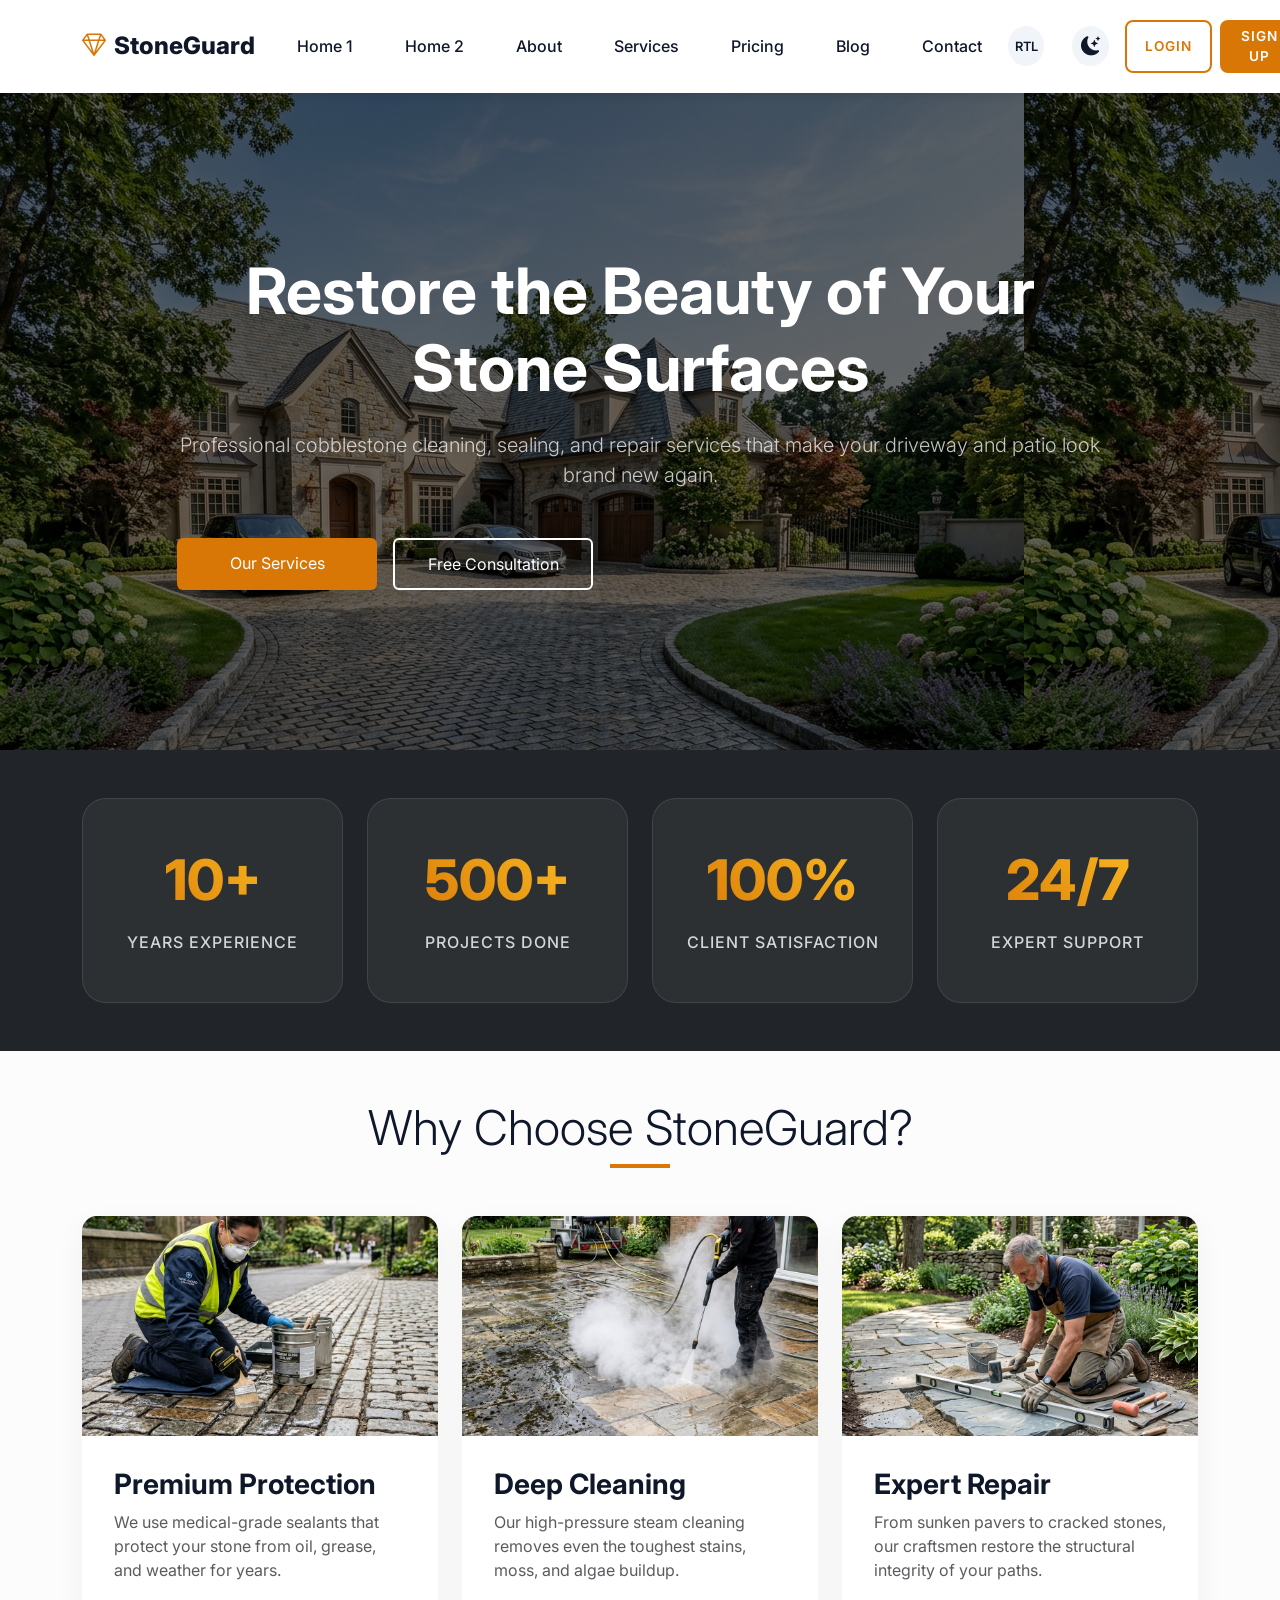
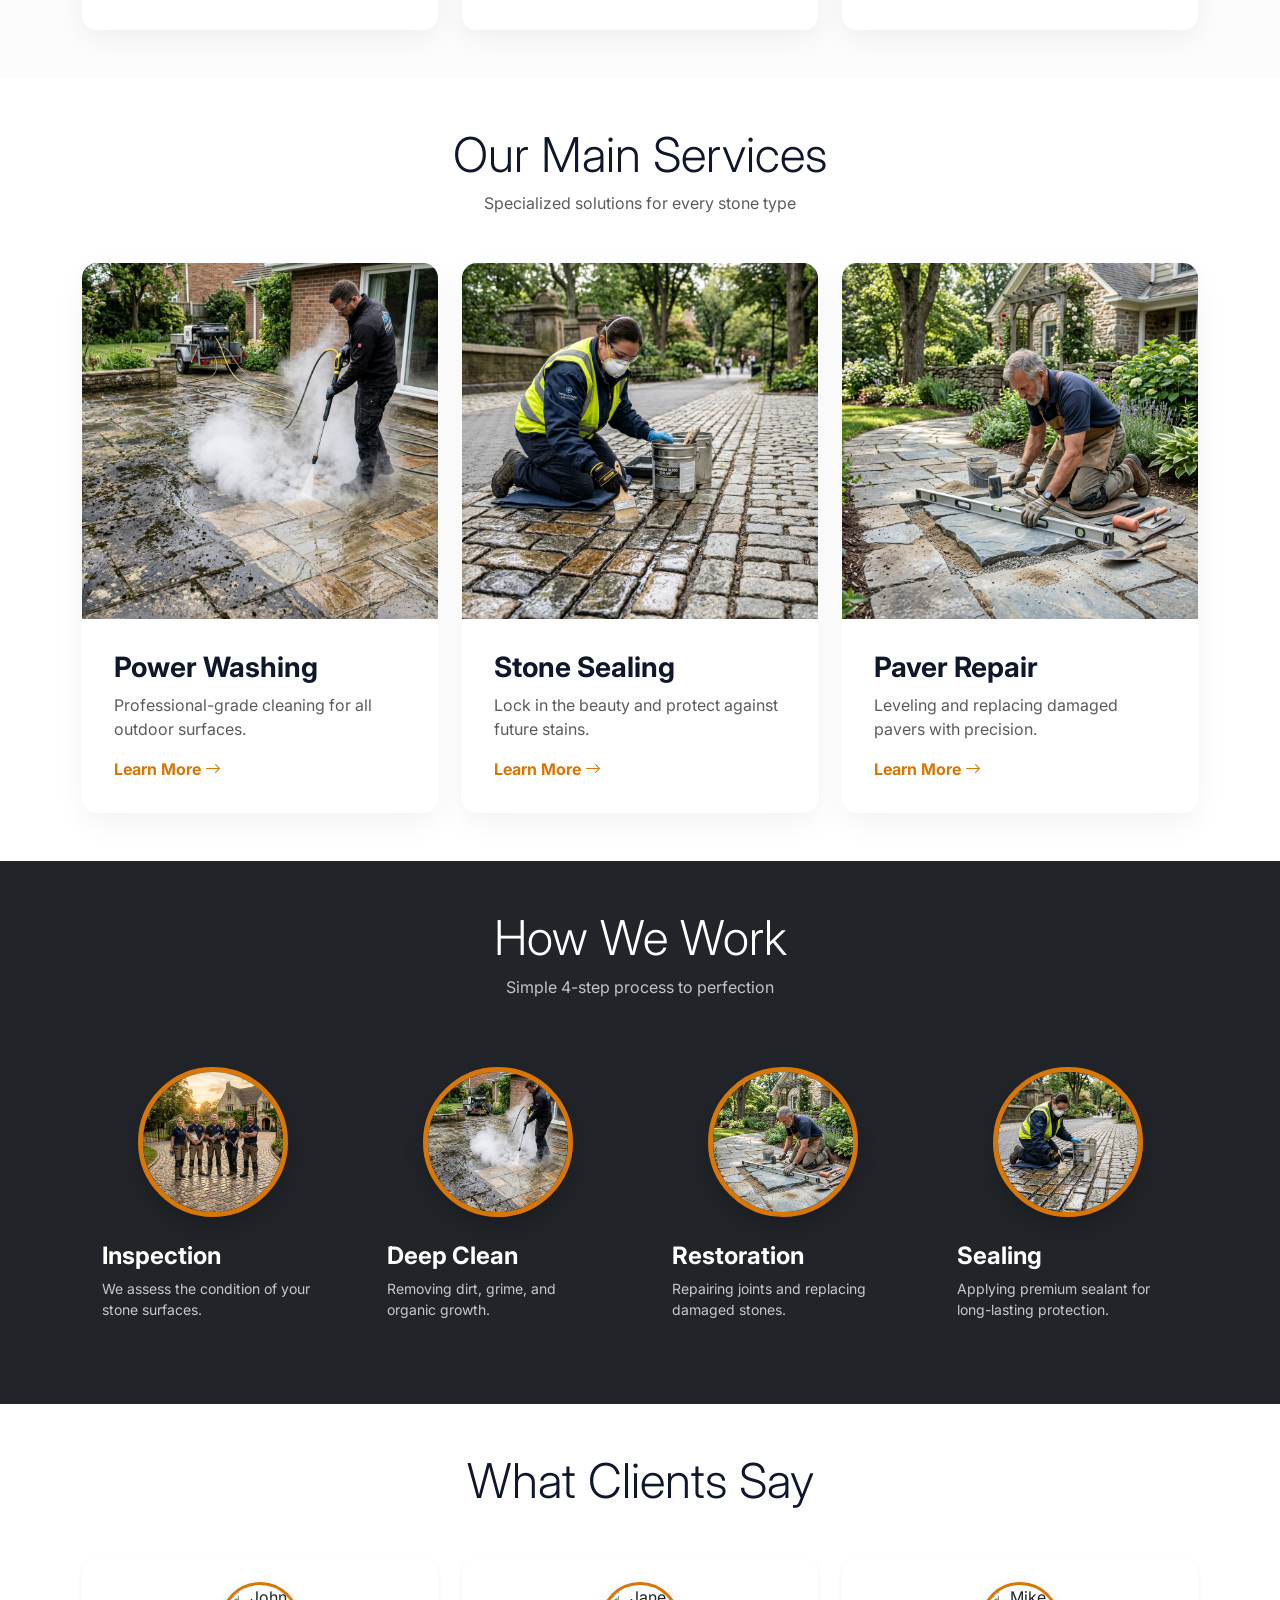
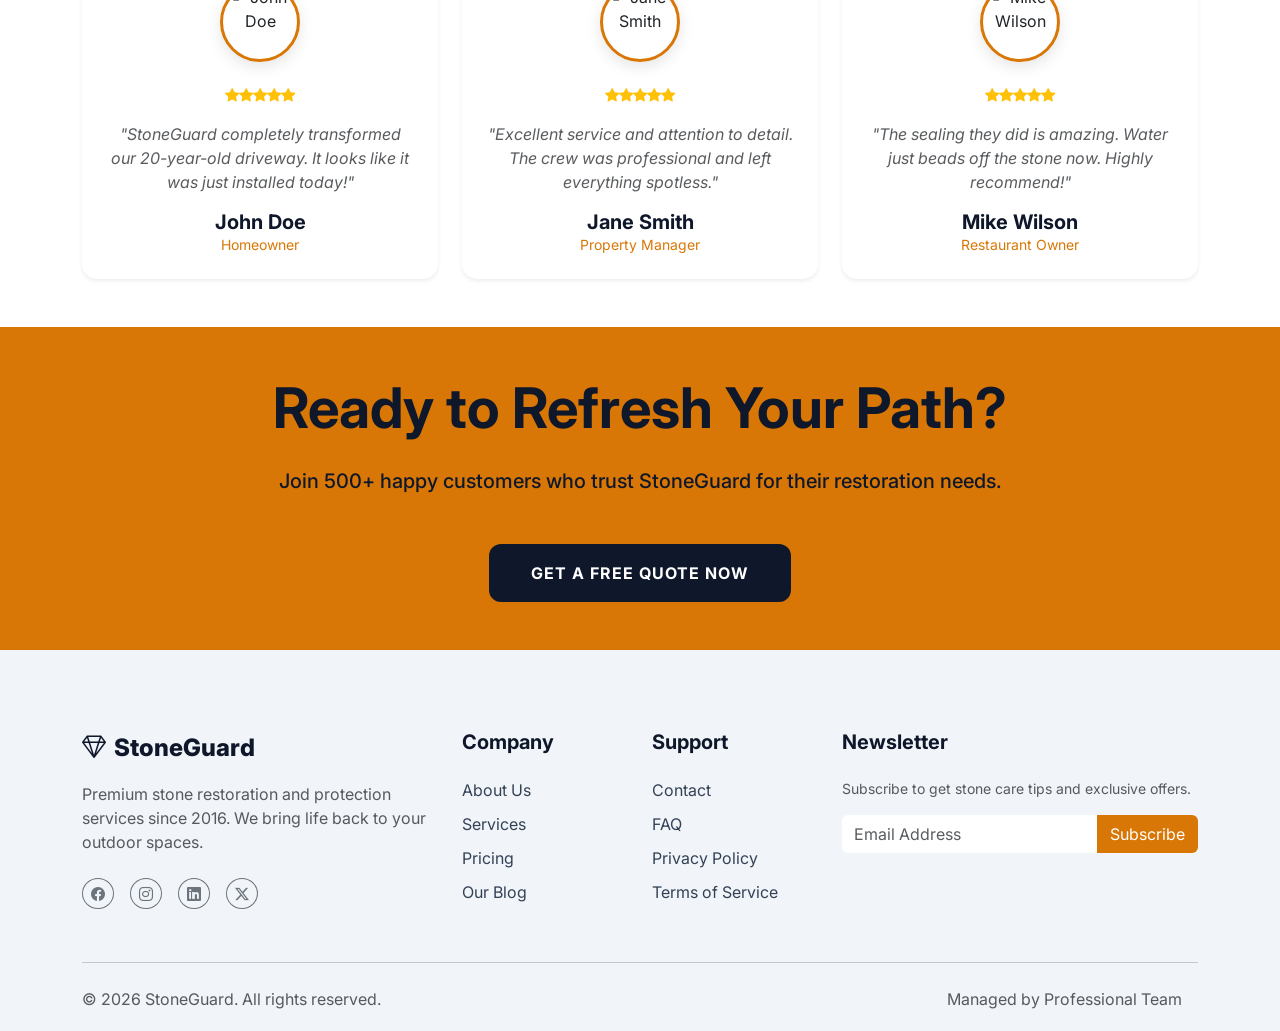
==== index.html @ a6e50170 "Refined UI, added commercial sections, and improved accessibility" ====
<!DOCTYPE html>
<html lang="en" data-bs-theme="light">
<head>
    <meta charset="UTF-8">
    <meta name="viewport" content="width=device-width, initial-scale=1.0">
    <title>StoneGuard | Cobblestone & Paver Restoration Service</title>
    <!-- Bootstrap 5 CSS -->
    <link href="https://cdn.jsdelivr.net/npm/bootstrap@5.3.2/dist/css/bootstrap.min.css" rel="stylesheet">
    <!-- Bootstrap Icons -->
    <link rel="stylesheet" href="https://cdn.jsdelivr.net/npm/bootstrap-icons@1.11.2/font/bootstrap-icons.min.css">
    <!-- Google Fonts -->
    <link href="https://fonts.googleapis.com/css2?family=Inter:wght@400;500;600;700;800&display=swap" rel="stylesheet">
    <!-- Custom CSS -->
    <link rel="stylesheet" href="assets/css/style.css">
</head>
<body>

    <!-- Header -->
    <header class="navbar navbar-expand-lg sticky-top">
        <div class="container">
            <a class="navbar-brand d-flex align-items-center" href="index.html">
                <i class="bi bi-gem me-2"></i>
                <span>StoneGuard</span>
            </a>
            
            <div class="d-flex align-items-center order-lg-3">
                <div class="rtl-toggle me-2" id="rtlToggle">RTL</div>
                <div class="theme-toggle me-3" id="themeToggle">
                    <i class="bi bi-moon-stars-fill"></i>
                </div>
                <div class="d-none d-lg-flex">
                    <a href="login.html" class="btn btn-outline-custom me-2 btn-custom">Login</a>
                    <a href="register.html" class="btn btn-primary-custom btn-custom">Sign Up</a>
                </div>
                <button class="navbar-toggler ms-2" type="button" data-bs-toggle="offcanvas" data-bs-target="#mobileMenu">
                    <span class="navbar-toggler-icon"></span>
                </button>
            </div>

            <div class="collapse navbar-collapse justify-content-center" id="navbarNav">
                <ul class="navbar-nav">
                    <li class="nav-item"><a class="nav-link active" href="index.html">Home 1</a></li>
                    <li class="nav-item"><a class="nav-link" href="home-2.html">Home 2</a></li>
                    <li class="nav-item"><a class="nav-link" href="about.html">About</a></li>
                    <li class="nav-item"><a class="nav-link" href="services.html">Services</a></li>
                    <li class="nav-item"><a class="nav-link" href="pricing.html">Pricing</a></li>
                    <li class="nav-item"><a class="nav-link" href="blog.html">Blog</a></li>
                    <li class="nav-item"><a class="nav-link" href="contact.html">Contact</a></li>
                </ul>
            </div>
        </div>
    </header>

    <!-- Mobile Menu (Offcanvas) -->
    <div class="offcanvas offcanvas-start" tabindex="-1" id="mobileMenu">
        <div class="offcanvas-header border-bottom">
            <a class="navbar-brand d-flex align-items-center" href="index.html">
                <i class="bi bi-gem me-2"></i>
                <span>StoneGuard</span>
            </a>
            <button type="button" class="btn-close" data-bs-dismiss="offcanvas"></button>
        </div>
        <div class="offcanvas-body">
            <ul class="navbar-nav mb-4">
                <li class="nav-item"><a class="nav-link" href="index.html">Home 1</a></li>
                <li class="nav-item"><a class="nav-link" href="home-2.html">Home 2</a></li>
                <li class="nav-item"><a class="nav-link" href="about.html">About</a></li>
                <li class="nav-item"><a class="nav-link" href="services.html">Services</a></li>
                <li class="nav-item"><a class="nav-link" href="pricing.html">Pricing</a></li>
                <li class="nav-item"><a class="nav-link" href="blog.html">Blog</a></li>
                <li class="nav-item"><a class="nav-link" href="contact.html">Contact</a></li>
            </ul>
            <div class="d-grid gap-2">
                <a href="login.html" class="btn btn-outline-custom btn-custom">Login</a>
                <a href="register.html" class="btn btn-primary-custom btn-custom">Sign Up</a>
            </div>
        </div>
    </div>

    <main>
        <!-- Hero Section -->
        <section class="hero-section d-flex align-items-center">
            <div class="container">
                <div class="row justify-content-center">
                    <div class="col-lg-10">
                        <h1 class="display-3 fw-bold mb-4">Restore the Beauty of Your Stone Surfaces</h1>
                        <p class="lead mb-5 opacity-75">Professional cobblestone cleaning, sealing, and repair services that make your driveway and patio look brand new again.</p>
                        <div class="d-flex flex-column flex-md-row gap-3">
                            <a href="services.html" class="btn btn-primary-custom btn-hero">Our Services</a>
                            <a href="contact.html" class="btn btn-outline-light btn-hero">Free Consultation</a>
                        </div>
                    </div>
                </div>
            </div>
        </section>

        <!-- Stats Section (Content Section 1) -->
        <section class="py-5 bg-dark">
            <div class="container">
                <div class="row g-4 text-center">
                    <div class="col-md-3">
                        <div class="stat-card">
                            <h2>10+</h2>
                            <p>Years Experience</p>
                        </div>
                    </div>
                    <div class="col-md-3">
                        <div class="stat-card">
                            <h2>500+</h2>
                            <p>Projects Done</p>
                        </div>
                    </div>
                    <div class="col-md-3">
                        <div class="stat-card">
                            <h2>100%</h2>
                            <p>Client Satisfaction</p>
                        </div>
                    </div>
                    <div class="col-md-3">
                        <div class="stat-card">
                            <h2>24/7</h2>
                            <p>Expert Support</p>
                        </div>
                    </div>
                </div>
            </div>
        </section>

        <!-- Features (Content Section 2) -->
        <section class="py-5 bg-light-subtle">
            <div class="container">
                <div class="text-center mb-5">
                    <h2 class="display-5">Why Choose StoneGuard?</h2>
                    <div class="mx-auto bg-secondary-color" style="height: 4px; width: 60px;"></div>
                </div>
                <div class="row g-4">
                    <div class="col-md-4">
                        <div class="card h-100">
                            <div class="card-img-wrapper">
                                <img src="assets/images/service-2.png" alt="Premium Protection">
                            </div>
                            <div class="card-body">
                                <h3>Premium Protection</h3>
                                <p class="text-muted">We use medical-grade sealants that protect your stone from oil, grease, and weather for years.</p>
                            </div>
                        </div>
                    </div>
                    <div class="col-md-4">
                        <div class="card h-100">
                            <div class="card-img-wrapper">
                                <img src="assets/images/service-1.png" alt="Deep Cleaning">
                            </div>
                            <div class="card-body">
                                <h3>Deep Cleaning</h3>
                                <p class="text-muted">Our high-pressure steam cleaning removes even the toughest stains, moss, and algae buildup.</p>
                            </div>
                        </div>
                    </div>
                    <div class="col-md-4">
                        <div class="card h-100">
                            <div class="card-img-wrapper">
                                <img src="assets/images/service-3.png" alt="Expert Repair">
                            </div>
                            <div class="card-body">
                                <h3>Expert Repair</h3>
                                <p class="text-muted">From sunken pavers to cracked stones, our craftsmen restore the structural integrity of your paths.</p>
                            </div>
                        </div>
                    </div>
                </div>
            </div>
        </section>

        <!-- Services Preview (Content Section 3) -->
        <section class="py-5">
            <div class="container">
                <div class="text-center mb-5">
                    <h2 class="display-5">Our Main Services</h2>
                    <p class="text-muted">Specialized solutions for every stone type</p>
                </div>
                <div class="row g-4">
                    <div class="col-md-6 col-lg-4">
                        <div class="card">
                            <img src="assets/images/service-1.png" class="card-img-top" alt="Cleaning">
                            <div class="card-body p-4">
                                <h3>Power Washing</h3>
                                <p class="text-muted">Professional-grade cleaning for all outdoor surfaces.</p>
                                <a href="service-details.html" class="text-secondary-color text-decoration-none fw-bold">Learn More <i class="bi bi-arrow-right"></i></a>
                            </div>
                        </div>
                    </div>
                    <div class="col-md-6 col-lg-4">
                        <div class="card">
                            <img src="assets/images/service-2.png" class="card-img-top" alt="Sealing">
                            <div class="card-body p-4">
                                <h3>Stone Sealing</h3>
                                <p class="text-muted">Lock in the beauty and protect against future stains.</p>
                                <a href="service-details.html" class="text-secondary-color text-decoration-none fw-bold">Learn More <i class="bi bi-arrow-right"></i></a>
                            </div>
                        </div>
                    </div>
                    <div class="col-md-6 col-lg-4">
                        <div class="card">
                            <img src="assets/images/service-3.png" class="card-img-top" alt="Repair">
                            <div class="card-body p-4">
                                <h3>Paver Repair</h3>
                                <p class="text-muted">Leveling and replacing damaged pavers with precision.</p>
                                <a href="service-details.html" class="text-secondary-color text-decoration-none fw-bold">Learn More <i class="bi bi-arrow-right"></i></a>
                            </div>
                        </div>
                    </div>
                </div>
            </div>
        </section>

        <!-- Process Section (Content Section 4) -->
        <section class="py-5 bg-dark text-white">
            <div class="container">
                <div class="text-center mb-5">
                    <h2 class="display-5 text-white">How We Work</h2>
                    <p class="text-light opacity-75">Simple 4-step process to perfection</p>
                </div>
                <div class="row g-4">
                    <div class="col-md-3">
                        <div class="process-step">
                            <div class="process-img-wrapper">
                                <img src="assets/images/about-hero.png" alt="Inspection">
                                <div class="process-number">01</div>
                            </div>
                            <h4 class="text-white">Inspection</h4>
                            <p class="small opacity-75">We assess the condition of your stone surfaces.</p>
                        </div>
                    </div>
                    <div class="col-md-3">
                        <div class="process-step">
                            <div class="process-img-wrapper">
                                <img src="assets/images/service-1.png" alt="Deep Clean">
                                <div class="process-number">02</div>
                            </div>
                            <h4 class="text-white">Deep Clean</h4>
                            <p class="small opacity-75">Removing dirt, grime, and organic growth.</p>
                        </div>
                    </div>
                    <div class="col-md-3">
                        <div class="process-step">
                            <div class="process-img-wrapper">
                                <img src="assets/images/service-3.png" alt="Restoration">
                                <div class="process-number">03</div>
                            </div>
                            <h4 class="text-white">Restoration</h4>
                            <p class="small opacity-75">Repairing joints and replacing damaged stones.</p>
                        </div>
                    </div>
                    <div class="col-md-3">
                        <div class="process-step">
                            <div class="process-img-wrapper">
                                <img src="assets/images/service-2.png" alt="Sealing">
                                <div class="process-number">04</div>
                            </div>
                            <h4 class="text-white">Sealing</h4>
                            <p class="small opacity-75">Applying premium sealant for long-lasting protection.</p>
                        </div>
                    </div>
                </div>
            </div>
        </section>

        <!-- Testimonials (Content Section 5) -->
        <section class="py-5">
            <div class="container">
                <div class="text-center mb-5">
                    <h2 class="display-5">What Clients Say</h2>
                </div>
                <div class="row g-4">
                    <div class="col-md-4">
                        <div class="card p-4 border-0 shadow-sm testimonial-card">
                            <img src="https://i.pravatar.cc/150?u=john" alt="John Doe" class="testimonial-author-img">
                            <div class="mb-3 text-warning">
                                <i class="bi bi-star-fill"></i><i class="bi bi-star-fill"></i><i class="bi bi-star-fill"></i><i class="bi bi-star-fill"></i><i class="bi bi-star-fill"></i>
                            </div>
                            <p class="fst-italic text-muted">"StoneGuard completely transformed our 20-year-old driveway. It looks like it was just installed today!"</p>
                            <h5 class="mb-0">John Doe</h5>
                            <small class="text-secondary-color">Homeowner</small>
                        </div>
                    </div>
                    <div class="col-md-4">
                        <div class="card p-4 border-0 shadow-sm testimonial-card">
                            <img src="https://i.pravatar.cc/150?u=jane" alt="Jane Smith" class="testimonial-author-img">
                            <div class="mb-3 text-warning">
                                <i class="bi bi-star-fill"></i><i class="bi bi-star-fill"></i><i class="bi bi-star-fill"></i><i class="bi bi-star-fill"></i><i class="bi bi-star-fill"></i>
                            </div>
                            <p class="fst-italic text-muted">"Excellent service and attention to detail. The crew was professional and left everything spotless."</p>
                            <h5 class="mb-0">Jane Smith</h5>
                            <small class="text-secondary-color">Property Manager</small>
                        </div>
                    </div>
                    <div class="col-md-4">
                        <div class="card p-4 border-0 shadow-sm testimonial-card">
                            <img src="https://i.pravatar.cc/150?u=mike" alt="Mike Wilson" class="testimonial-author-img">
                            <div class="mb-3 text-warning">
                                <i class="bi bi-star-fill"></i><i class="bi bi-star-fill"></i><i class="bi bi-star-fill"></i><i class="bi bi-star-fill"></i><i class="bi bi-star-fill"></i>
                            </div>
                            <p class="fst-italic text-muted">"The sealing they did is amazing. Water just beads off the stone now. Highly recommend!"</p>
                            <h5 class="mb-0">Mike Wilson</h5>
                            <small class="text-secondary-color">Restaurant Owner</small>
                        </div>
                    </div>
                </div>
            </div>
        </section>

        <!-- CTA (Content Section 6) -->
        <section class="py-5 bg-secondary-color">
            <div class="container text-center">
                <h2 class="display-4 fw-bold mb-4" style="color: var(--primary-color) !important;">Ready to Refresh Your Path?</h2>
                <p class="lead mb-5 fw-medium" style="color: var(--primary-color) !important;">Join 500+ happy customers who trust StoneGuard for their restoration needs.</p>
                <a href="contact.html" class="btn btn-cta">Get a Free Quote Now</a>
            </div>
        </section>
    </main>

    <!-- Footer -->
    <footer class="footer">
        <div class="container">
            <div class="row g-4 mb-5">
                <div class="col-lg-4 col-md-6">
                    <a class="footer-logo d-flex align-items-center mb-3 text-decoration-none" href="index.html">
                        <i class="bi bi-gem me-2"></i>
                        <span>StoneGuard</span>
                    </a>
                    <p class="text-muted mb-4">Premium stone restoration and protection services since 2016. We bring life back to your outdoor spaces.</p>
                    <div class="d-flex gap-3">
                        <a href="#" class="btn btn-outline-secondary btn-sm rounded-circle"><i class="bi bi-facebook"></i></a>
                        <a href="#" class="btn btn-outline-secondary btn-sm rounded-circle"><i class="bi bi-instagram"></i></a>
                        <a href="#" class="btn btn-outline-secondary btn-sm rounded-circle"><i class="bi bi-linkedin"></i></a>
                        <a href="#" class="btn btn-outline-secondary btn-sm rounded-circle"><i class="bi bi-twitter-x"></i></a>
                    </div>
                </div>
                <div class="col-lg-2 col-md-6">
                    <h5 class="mb-4">Company</h5>
                    <a href="about.html" class="footer-link">About Us</a>
                    <a href="services.html" class="footer-link">Services</a>
                    <a href="pricing.html" class="footer-link">Pricing</a>
                    <a href="blog.html" class="footer-link">Our Blog</a>
                </div>
                <div class="col-lg-2 col-md-6">
                    <h5 class="mb-4">Support</h5>
                    <a href="contact.html" class="footer-link">Contact</a>
                    <a href="#" class="footer-link">FAQ</a>
                    <a href="#" class="footer-link">Privacy Policy</a>
                    <a href="#" class="footer-link">Terms of Service</a>
                </div>
                <div class="col-lg-4 col-md-6">
                    <h5 class="mb-4">Newsletter</h5>
                    <p class="text-muted small mb-3">Subscribe to get stone care tips and exclusive offers.</p>
                    <form id="newsletterForm" class="input-group">
                        <input type="email" class="form-control border-0 bg-white" placeholder="Email Address" required>
                        <button class="btn btn-primary-custom" type="submit">Subscribe</button>
                    </form>
                </div>
            </div>
            <hr class="mb-4 opacity-10">
            <div class="row align-items-center">
                <div class="col-md-6 text-center text-md-start">
                    <p class="mb-0 text-muted">&copy; 2026 StoneGuard. All rights reserved.</p>
                </div>
                <div class="col-md-6 text-center text-md-end">
                    <div class="mt-3 mt-md-0">
                        <span class="text-muted me-3">Managed by Professional Team</span>
                    </div>
                </div>
            </div>
        </div>
    </footer>

    <!-- Back to Top -->
    <div id="backToTop">
        <i class="bi bi-arrow-up-short fs-3"></i>
    </div>

    <!-- Bootstrap Bundle with Popper -->
    <script src="https://cdn.jsdelivr.net/npm/bootstrap@5.3.2/dist/js/bootstrap.bundle.min.js"></script>
    <!-- Custom JS -->
    <script src="assets/js/main.js"></script>
</body>
</html>
---- assets/css/style.css ----
:root {
    --primary-color: #0f172a;
    --secondary-color: #d97706;
    --tertiary-color: #f1f5f9;
    --text-color: #334155;
    --bg-light: #ffffff;
    --bg-dark: #0f172a;
    --card-bg: #ffffff;
    --transition: all 0.3s ease;
}

[data-bs-theme="dark"] {
    --primary-color: #f1f5f9;
    --secondary-color: #fbbf24;
    --tertiary-color: #1e293b;
    --text-color: #cbd5e1;
    --bg-light: #0f172a;
    --card-bg: #1e293b;
}

body {
    font-family: 'Inter', sans-serif;
    color: var(--text-color);
    background-color: var(--bg-light);
    transition: var(--transition);
    overflow-x: hidden;
}

/* Typography */
h1, h2, h3, h4, h5, h6 {
    color: var(--primary-color);
    font-weight: 700;
}

/* Buttons */
.btn-custom {
    padding: 12px 30px;
    border-radius: 8px;
    font-weight: 600;
    transition: var(--transition);
    border: none;
    text-transform: uppercase;
    letter-spacing: 1px;
    font-size: 0.9rem;
}

.btn-primary-custom {
    background-color: var(--secondary-color);
    color: white;
}

.btn-primary-custom:hover {
    background-color: #b45309;
    color: white;
    transform: translateY(-2px);
    box-shadow: 0 5px 15px rgba(217, 119, 6, 0.3);
}

.btn-outline-custom {
    border: 2px solid var(--secondary-color);
    color: var(--secondary-color);
    background: transparent;
}

.btn-outline-custom:hover {
    background-color: var(--secondary-color);
    color: white;
}

.btn-outline-light {
    border: 2px solid white !important;
    background: transparent !important;
    color: white !important;
}

.btn-outline-light:hover {
    background-color: white !important;
    color: var(--primary-color) !important;
    transform: translateY(-2px);
}

/* Navbar */
.navbar {
    padding: 20px 0;
    background-color: var(--bg-light);
    box-shadow: 0 2px 10px rgba(0,0,0,0.1);
}

.navbar-brand {
    font-weight: 800;
    font-size: 1.5rem;
    color: var(--primary-color) !important;
}

.navbar-brand i {
    color: var(--secondary-color);
}

.nav-link {
    font-weight: 500;
    color: var(--primary-color) !important;
    margin: 0 10px;
}

.nav-link:hover {
    color: var(--secondary-color) !important;
}

/* Hero Section */
.hero-section, .hero-section-2, .about-hero, .services-hero, .pricing-hero, .blog-hero, .contact-hero {
    padding: 160px 0;
    background-size: cover;
    background-position: center;
    background-attachment: fixed;
    color: white;
    text-align: center;
    min-height: 40vh;
    display: flex;
    align-items: center;
}

.hero-section {
    background: linear-gradient(rgba(0, 0, 0, 0.6), rgba(0, 0, 0, 0.6)), url('../images/hero-bg.png');
}

.hero-section-2 {
    background: linear-gradient(rgba(0, 0, 0, 0.7), rgba(0, 0, 0, 0.7)), url('../images/commercial-hero.png');
}

.about-hero {
    background: linear-gradient(rgba(0, 0, 0, 0.6), rgba(0, 0, 0, 0.6)), url('../images/about-hero.png');
}

.services-hero {
    background: linear-gradient(rgba(0, 0, 0, 0.6), rgba(0, 0, 0, 0.6)), url('../images/services-hero.png');
}

.pricing-hero {
    background: linear-gradient(rgba(0, 0, 0, 0.6), rgba(0, 0, 0, 0.6)), url('../images/pricing-hero.png');
}

.blog-hero {
    background: linear-gradient(rgba(0, 0, 0, 0.6), rgba(0, 0, 0, 0.6)), url('../images/pricing-hero.png');
}

.contact-hero {
    background: linear-gradient(rgba(0, 0, 0, 0.6), rgba(0, 0, 0, 0.6)), url('../images/about-hero.png');
}

.hero-section h1 {
    color: white;
    font-size: 4rem;
    margin-bottom: 20px;
    font-weight: 800;
}

/* Stat Cards */
.stat-card {
    background-color: rgba(255, 255, 255, 0.05);
    border: 1px solid rgba(255, 255, 255, 0.1);
    padding: 3rem 2rem;
    border-radius: 24px;
    transition: var(--transition);
    height: 100%;
    backdrop-filter: blur(10px);
}

.stat-card:hover {
    transform: translateY(-12px) scale(1.02);
    background-color: rgba(255, 255, 255, 0.08);
    box-shadow: 0 20px 40px rgba(0,0,0,0.3);
    border-color: var(--secondary-color);
}

.stat-card h2 {
    font-size: 3.5rem;
    font-weight: 800;
    margin-bottom: 15px;
    background: linear-gradient(45deg, var(--secondary-color), #fbbf24);
    -webkit-background-clip: text;
    -webkit-text-fill-color: transparent;
}

.stat-card p {
    font-size: 1rem;
    font-weight: 500;
    color: rgba(255, 255, 255, 0.8);
    margin-bottom: 0;
    text-transform: uppercase;
    letter-spacing: 1px;
}

/* Cards */
.card {
    border: none;
    background-color: var(--card-bg);
    box-shadow: 0 10px 30px rgba(0,0,0,0.05);
    transition: var(--transition);
    border-radius: 15px;
    overflow: hidden;
    height: 100%;
}

.card:hover {
    transform: translateY(-10px);
    box-shadow: 0 20px 40px rgba(0,0,0,0.1);
}

.card-img-wrapper {
    overflow: hidden;
    height: 220px;
    position: relative;
}

.card-img-wrapper img {
    width: 100%;
    height: 100%;
    object-fit: cover;
    transition: transform 0.5s ease;
}

.card:hover .card-img-wrapper img {
    transform: scale(1.1);
}

.card-body {
    padding: 2rem !important;
}

/* Process Section */
.process-step {
    transition: var(--transition);
    padding: 20px;
    border-radius: 20px;
}

.process-img-wrapper {
    width: 150px;
    height: 150px;
    margin: 0 auto 25px;
    border-radius: 50%;
    overflow: hidden;
    border: 5px solid var(--secondary-color);
    position: relative;
    transition: var(--transition);
    box-shadow: 0 10px 20px rgba(0,0,0,0.2);
}

.process-img-wrapper img {
    width: 100%;
    height: 100%;
    object-fit: cover;
    transition: transform 0.5s ease;
}

.process-number {
    position: absolute;
    top: 0;
    left: 0;
    width: 100%;
    height: 100%;
    background: rgba(217, 119, 6, 0.8);
    color: white;
    display: flex;
    align-items: center;
    justify-content: center;
    font-size: 2rem;
    font-weight: 800;
    opacity: 0;
    transition: var(--transition);
}

.process-step:hover {
    background: rgba(255,255,255,0.05);
}

.process-step:hover .process-img-wrapper {
    transform: scale(1.05);
    border-color: white;
}

.process-step:hover .process-img-wrapper img {
    transform: scale(1.2);
}

.process-step:hover .process-number {
    opacity: 1;
}

/* Footer */
footer {
    background-color: var(--tertiary-color);
    padding: 80px 0 20px;
}

.footer-logo {
    font-weight: 800;
    font-size: 1.5rem;
    color: var(--primary-color);
}

.footer-link {
    color: var(--text-color);
    text-decoration: none;
    transition: var(--transition);
    display: block;
    margin-bottom: 10px;
}

.footer-link:hover {
    color: var(--secondary-color);
    padding-left: 5px;
}

/* Back to Top */
#backToTop {
    position: fixed;
    bottom: 30px;
    right: 30px;
    width: 50px;
    height: 50px;
    background: var(--secondary-color);
    color: white;
    border-radius: 50%;
    display: none;
    align-items: center;
    justify-content: center;
    cursor: pointer;
    z-index: 1000;
    box-shadow: 0 5px 15px rgba(0,0,0,0.2);
}

/* RTL Support */
[dir="rtl"] {
    text-align: right;
}

.theme-toggle, .rtl-toggle {
    width: 40px;
    height: 40px;
    background: var(--tertiary-color);
    border-radius: 50%;
    display: flex;
    align-items: center;
    justify-content: center;
    cursor: pointer;
    transition: var(--transition);
    color: var(--primary-color);
    font-weight: 600;
    font-size: 0.8rem;
}

.theme-toggle:hover, .rtl-toggle:hover {
    background: var(--secondary-color);
    color: var(--primary-color);
}

[dir="rtl"] .ms-auto {
    margin-right: auto !important;
    margin-left: 0 !important;
}

/* Theme Toggle */
.theme-toggle {
    cursor: pointer;
    font-size: 1.2rem;
    color: var(--primary-color);
    margin-left: 20px;
}

/* Dashboard Styles */
.sidebar {
    height: 100vh;
    width: 280px;
    position: fixed;
    top: 0;
    left: 0;
    background-color: var(--primary-color);
    color: white;
    padding-top: 30px;
}

.sidebar .nav-link {
    color: rgba(255,255,255,0.7) !important;
    padding: 15px 25px;
}

.sidebar .nav-link:hover, .sidebar .nav-link.active {
    background-color: var(--secondary-color);
    color: white !important;
}

.main-content {
    margin-left: 280px;
    padding: 40px;
    background-color: var(--tertiary-color);
    min-height: 100vh;
}
/* Testimonials */
.testimonial-card {
    text-align: center;
}

.testimonial-author-img {
    width: 80px;
    height: 80px;
    border-radius: 50%;
    margin: 0 auto 20px;
    object-fit: cover;
    border: 3px solid var(--secondary-color);
    box-shadow: 0 5px 15px rgba(0,0,0,0.1);
}

.testimonial-card .bi-star-fill {
    font-size: 0.9rem;
}

/* Utility Classes */
.bg-secondary-color {
    background-color: var(--secondary-color) !important;
}

.text-secondary-color {
    color: var(--secondary-color) !important;
}

/* Button Sizing */
.btn-custom {
    display: inline-flex;
    align-items: center;
    justify-content: center;
    padding: 10px 25px;
    font-weight: 600;
}

.btn-hero {
    min-width: 200px;
    padding: 12px 30px;
}

.nav-link {
    white-space: nowrap;
    padding: 0.5rem 1rem !important;
}

.navbar .btn-custom {
    padding: 6px 18px;
    font-size: 0.85rem;
    min-width: auto;
}

/* CTA Button */
.btn-cta {
    background-color: var(--primary-color) !important;
    color: var(--bg-light) !important;
    font-weight: 700;
    text-transform: uppercase;
    letter-spacing: 1px;
    padding: 15px 40px;
    border-radius: 12px;
    transition: var(--transition);
    border: 2px solid transparent;
}

.btn-cta:hover {
    background-color: transparent !important;
    color: var(--primary-color) !important;
    border-color: var(--primary-color);
    transform: scale(1.05);
    box-shadow: 0 10px 20px rgba(0,0,0,0.1);
}

/* Solution Cards (Home 2) */
.solution-card {
    overflow: hidden;
    transition: var(--transition);
    background-color: rgba(255, 255, 255, 0.05);
    border: 1px solid rgba(255, 255, 255, 0.1);
    border-radius: 20px;
}

.solution-card-img-wrapper {
    overflow: hidden;
    height: 220px;
    position: relative;
}

.solution-card-img-wrapper img {
    width: 100%;
    height: 100%;
    object-fit: cover;
    transition: transform 0.6s cubic-bezier(0.4, 0, 0.2, 1);
}

.solution-card:hover {
    transform: translateY(-12px);
    background-color: rgba(255, 255, 255, 0.08);
    box-shadow: 0 20px 40px rgba(0,0,0,0.4);
    border-color: var(--secondary-color);
}

.solution-card:hover .solution-card-img-wrapper img {
    transform: scale(1.15);
}

.solution-card-body {
    padding: 1.5rem;
}

.solution-card h3 {
    font-size: 1.5rem;
    font-weight: 700;
    margin-bottom: 0.75rem;
    color: white;
}

.solution-card p {
    color: rgba(255, 255, 255, 0.7);
    font-size: 0.95rem;
    line-height: 1.6;
}

/* Client Logos */
.client-logo {
    transition: all 0.4s ease;
    opacity: 0.4;
    cursor: pointer;
    color: rgba(255, 255, 255, 0.6);
}

.client-logo:hover {
    opacity: 1;
    transform: scale(1.25);
    color: var(--secondary-color) !important;
}

/* Feature Cards Small */
.feature-card-sm {
    padding: 1.5rem;
    border-radius: 16px;
    background: var(--bg-light);
    border: 1px solid rgba(0,0,0,0.06);
    transition: all 0.4s cubic-bezier(0.4, 0, 0.2, 1);
    height: 100%;
}

.feature-card-sm:hover {
    transform: translateY(-8px);
    box-shadow: 0 15px 30px rgba(0,0,0,0.1);
    border-color: var(--secondary-color);
}

[data-bs-theme="dark"] .feature-card-sm {
    background: rgba(255, 255, 255, 0.05);
    border-color: rgba(255, 255, 255, 0.1);
}
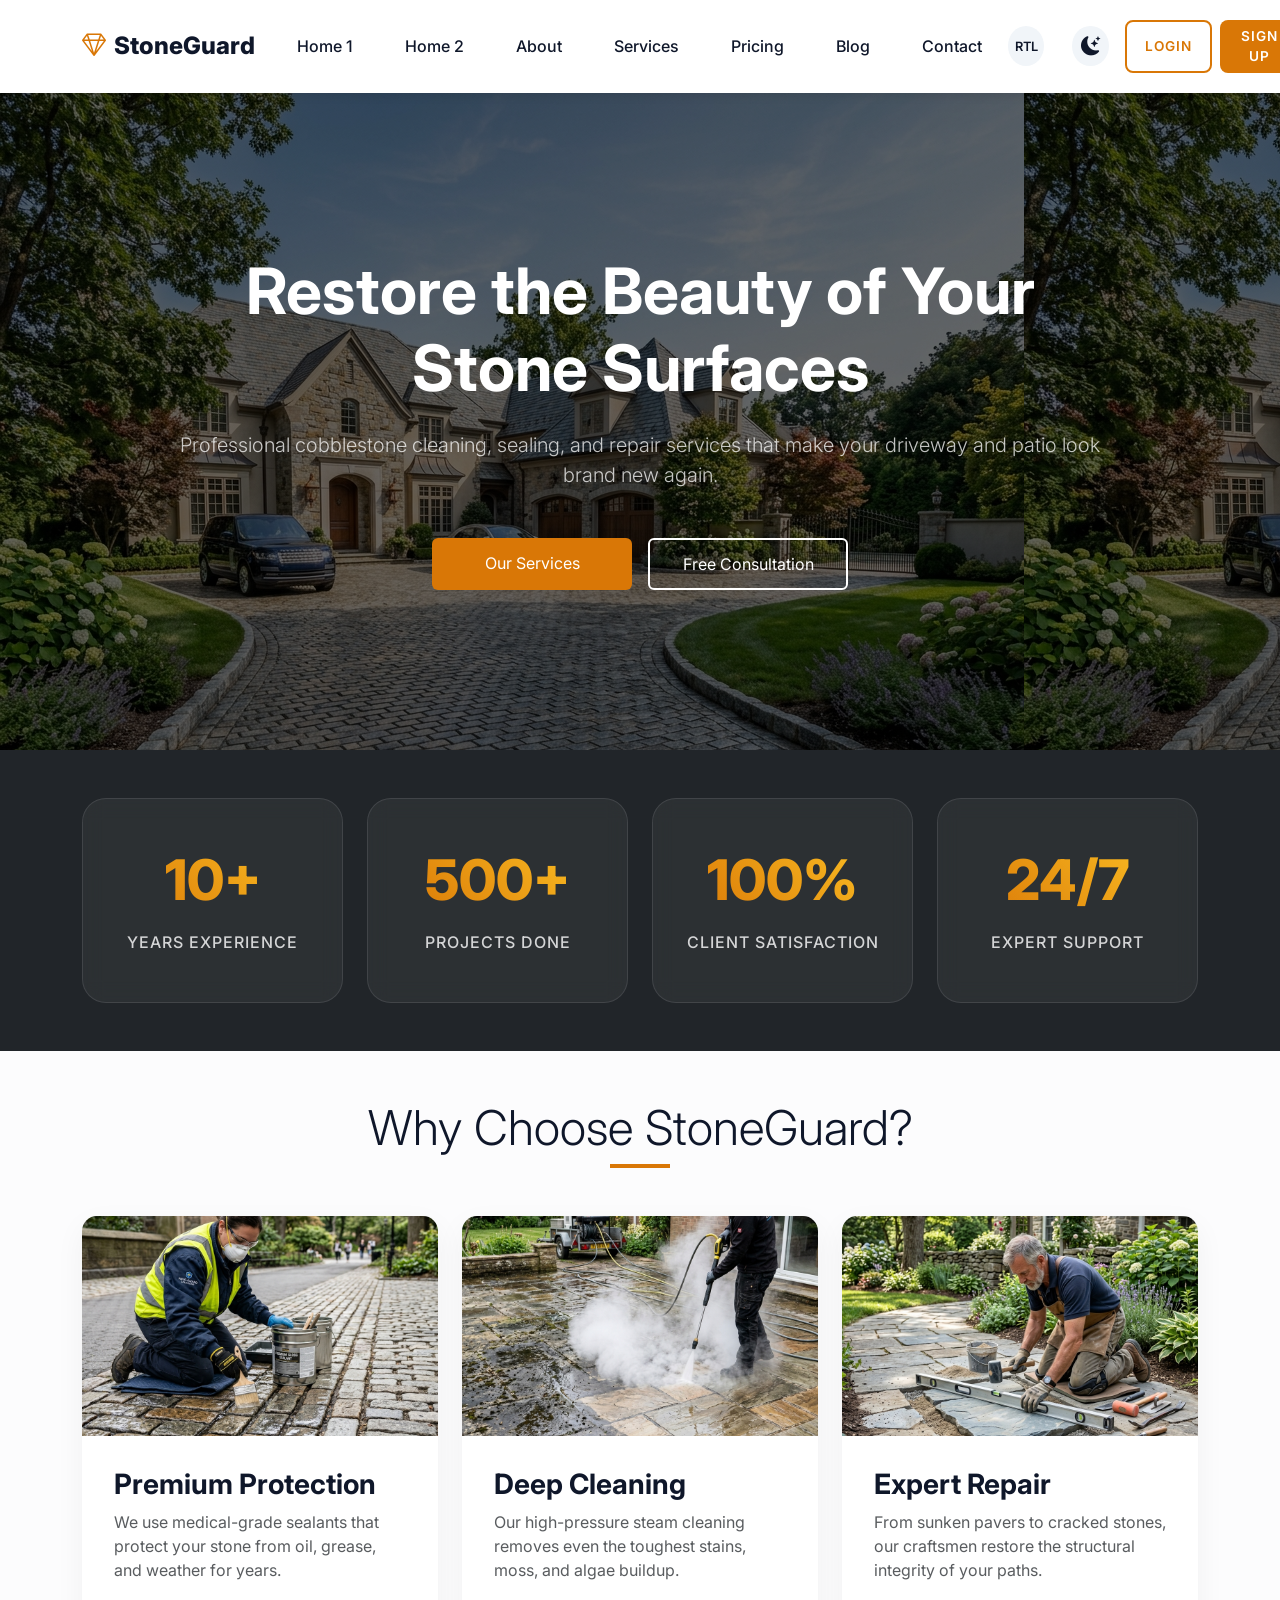
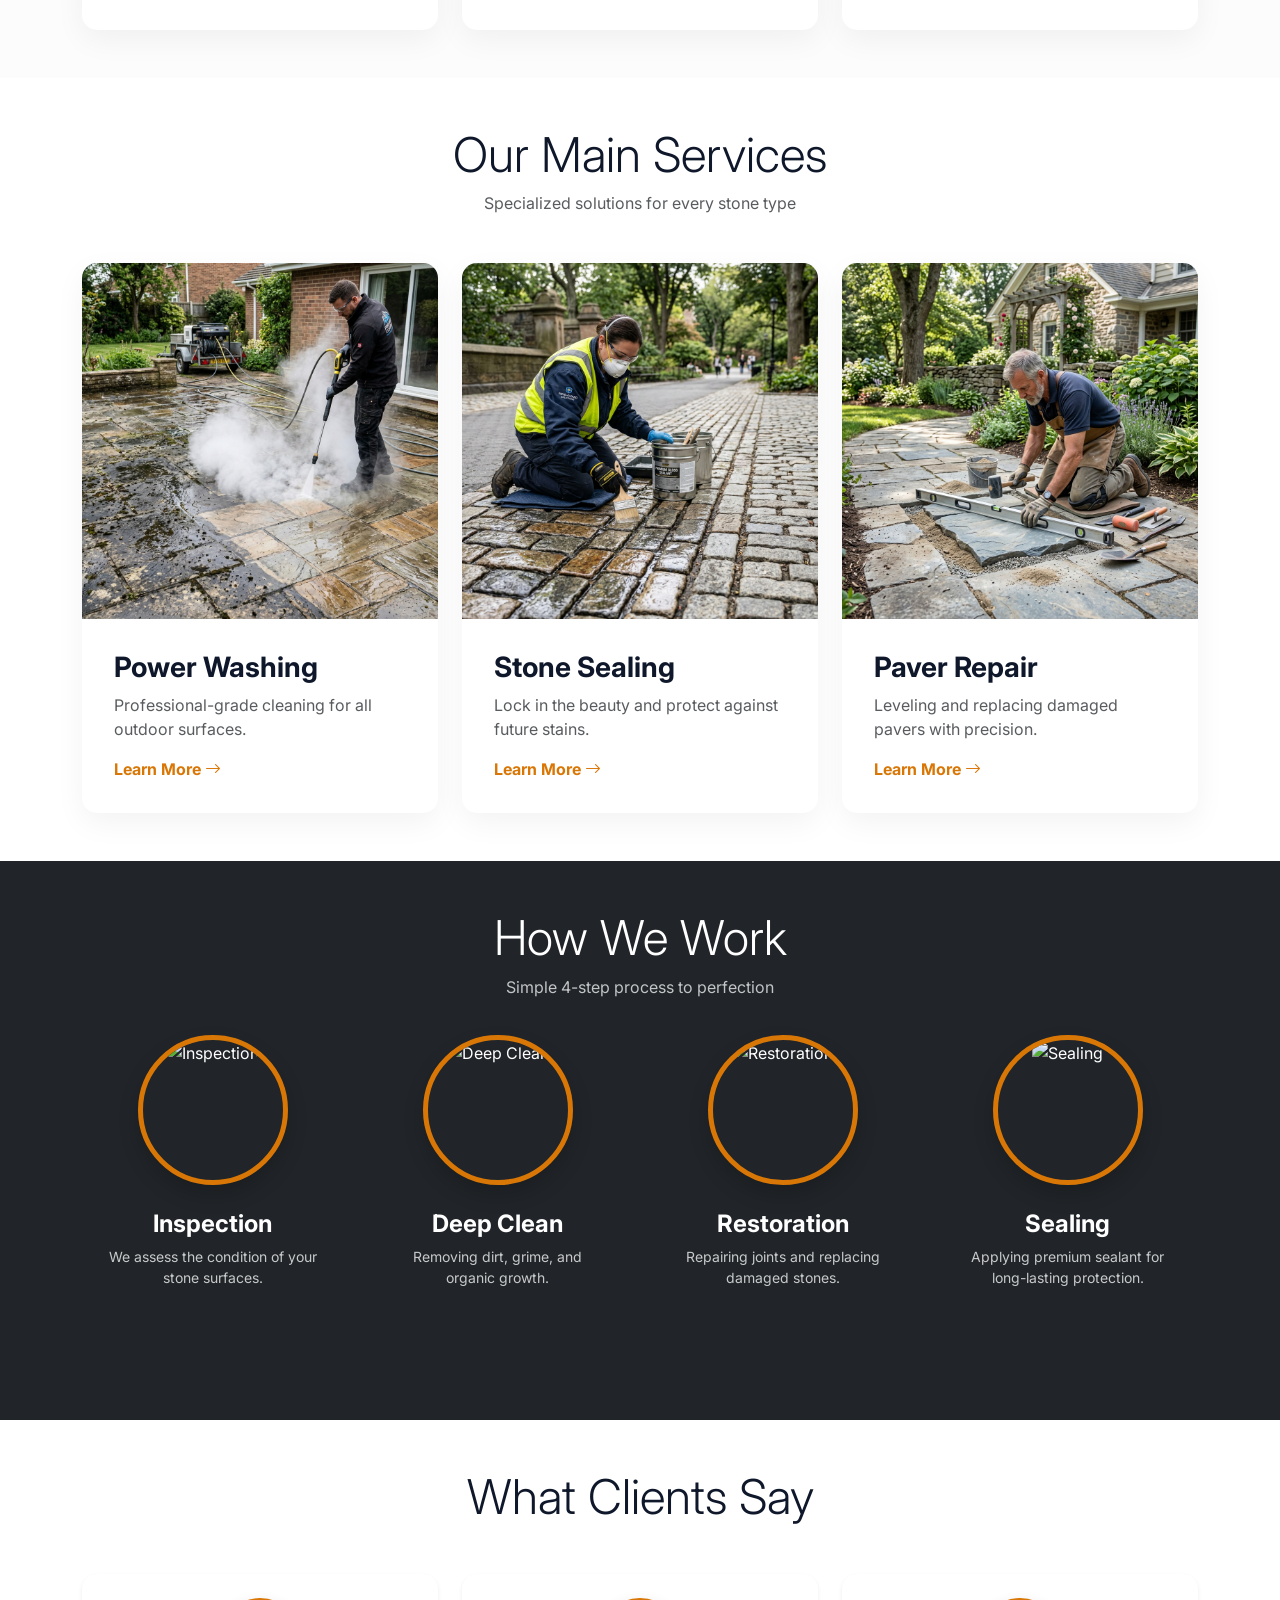
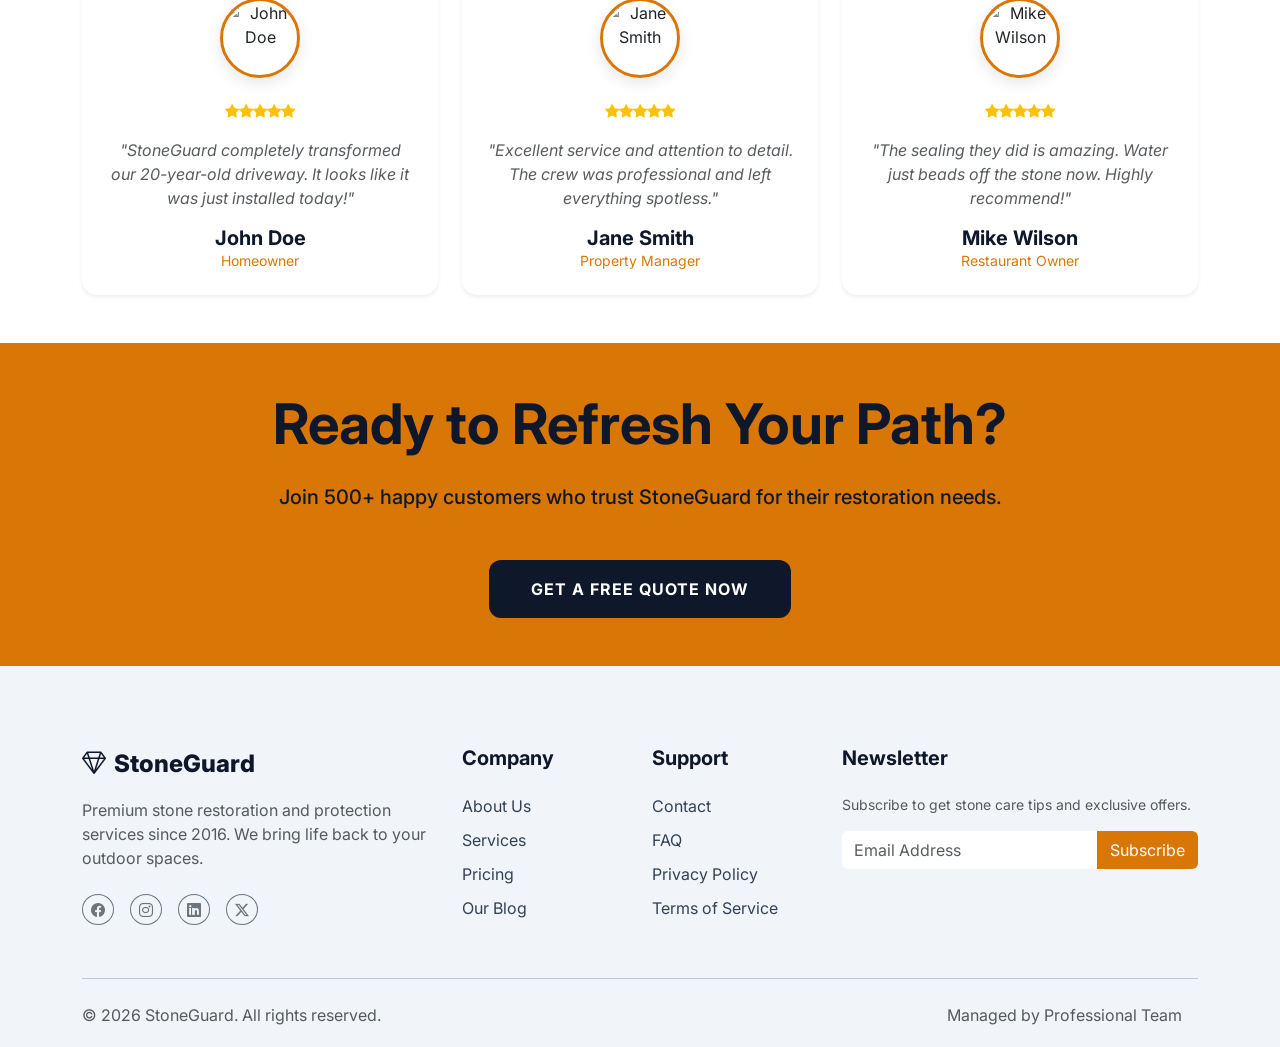
==== commit f210569d: "Enhance website: standardized blog cards, added contact sections, centered hero buttons, and improve" ====
--- a/index.html
+++ b/index.html
@@ -82,10 +82,10 @@
         <section class="hero-section d-flex align-items-center">
             <div class="container">
                 <div class="row justify-content-center">
-                    <div class="col-lg-10">
+                    <div class="col-lg-10 text-center">
                         <h1 class="display-3 fw-bold mb-4">Restore the Beauty of Your Stone Surfaces</h1>
                         <p class="lead mb-5 opacity-75">Professional cobblestone cleaning, sealing, and repair services that make your driveway and patio look brand new again.</p>
-                        <div class="d-flex flex-column flex-md-row gap-3">
+                        <div class="d-flex flex-column flex-md-row justify-content-center gap-3">
                             <a href="services.html" class="btn btn-primary-custom btn-hero">Our Services</a>
                             <a href="contact.html" class="btn btn-outline-light btn-hero">Free Consultation</a>
                         </div>
@@ -219,12 +219,11 @@
                 <div class="text-center mb-5">
                     <h2 class="display-5 text-white">How We Work</h2>
                     <p class="text-light opacity-75">Simple 4-step process to perfection</p>
-                </div>
                 <div class="row g-4">
                     <div class="col-md-3">
                         <div class="process-step">
                             <div class="process-img-wrapper">
-                                <img src="assets/images/about-hero.png" alt="Inspection">
+                                <img src="https://images.unsplash.com/photo-1534067783941-51c9c23ecefd?q=80&w=400&h=400&auto=format&fit=crop" alt="Inspection" class="rounded-circle">
                                 <div class="process-number">01</div>
                             </div>
                             <h4 class="text-white">Inspection</h4>
@@ -234,7 +233,7 @@
                     <div class="col-md-3">
                         <div class="process-step">
                             <div class="process-img-wrapper">
-                                <img src="assets/images/service-1.png" alt="Deep Clean">
+                                <img src="https://images.unsplash.com/photo-1584622650111-993a426fbf0a?q=80&w=300&h=300&auto=format&fit=crop" alt="Deep Clean">
                                 <div class="process-number">02</div>
                             </div>
                             <h4 class="text-white">Deep Clean</h4>
@@ -244,7 +243,7 @@
                     <div class="col-md-3">
                         <div class="process-step">
                             <div class="process-img-wrapper">
-                                <img src="assets/images/service-3.png" alt="Restoration">
+                                <img src="https://images.unsplash.com/photo-1590059132212-f793b86d9124?q=80&w=300&h=300&auto=format&fit=crop" alt="Restoration">
                                 <div class="process-number">03</div>
                             </div>
                             <h4 class="text-white">Restoration</h4>
@@ -254,7 +253,7 @@
                     <div class="col-md-3">
                         <div class="process-step">
                             <div class="process-img-wrapper">
-                                <img src="assets/images/service-2.png" alt="Sealing">
+                                <img src="https://images.unsplash.com/photo-1517646287270-a5a9ca602e5c?q=80&w=300&h=300&auto=format&fit=crop" alt="Sealing">
                                 <div class="process-number">04</div>
                             </div>
                             <h4 class="text-white">Sealing</h4>
--- a/assets/css/style.css
+++ b/assets/css/style.css
@@ -18,12 +18,26 @@
     --card-bg: #1e293b;
 }
 
+html, body {
+    height: 100%;
+}
+
 body {
     font-family: 'Inter', sans-serif;
     color: var(--text-color);
     background-color: var(--bg-light);
     transition: var(--transition);
     overflow-x: hidden;
+    display: flex;
+    flex-direction: column;
+}
+
+main {
+    flex: 1 0 auto;
+}
+
+footer {
+    flex-shrink: 0;
 }
 
 /* Typography */
@@ -554,3 +568,50 @@
     background: rgba(255, 255, 255, 0.05);
     border-color: rgba(255, 255, 255, 0.1);
 }
+
+.feature-img-wrapper {
+    width: 80px;
+    height: 80px;
+    margin: 0 auto 1.5rem;
+    overflow: hidden;
+    border-radius: 50%;
+    border: 3px solid var(--secondary-color);
+    box-shadow: 0 5px 15px rgba(0,0,0,0.1);
+    transition: var(--transition);
+}
+
+.feature-img-wrapper img {
+    width: 100%;
+    height: 100%;
+    object-fit: cover;
+    transition: transform 0.5s ease;
+}
+
+.feature-card-sm:hover .feature-img-wrapper {
+    transform: scale(1.1);
+    border-color: var(--primary-color);
+}
+
+.feature-card-sm:hover .feature-img-wrapper img {
+    transform: scale(1.2);
+}
+
+/* Team Cards */
+.team-card {
+    transition: all 0.4s cubic-bezier(0.4, 0, 0.2, 1);
+    border: 1px solid rgba(0,0,0,0.05) !important;
+}
+
+.team-card:hover {
+    transform: translateY(-12px);
+    box-shadow: 0 20px 40px rgba(0,0,0,0.1) !important;
+    border-color: var(--secondary-color) !important;
+}
+
+.team-card img {
+    transition: transform 0.6s ease;
+}
+
+.team-card:hover img {
+    transform: scale(1.1);
+}
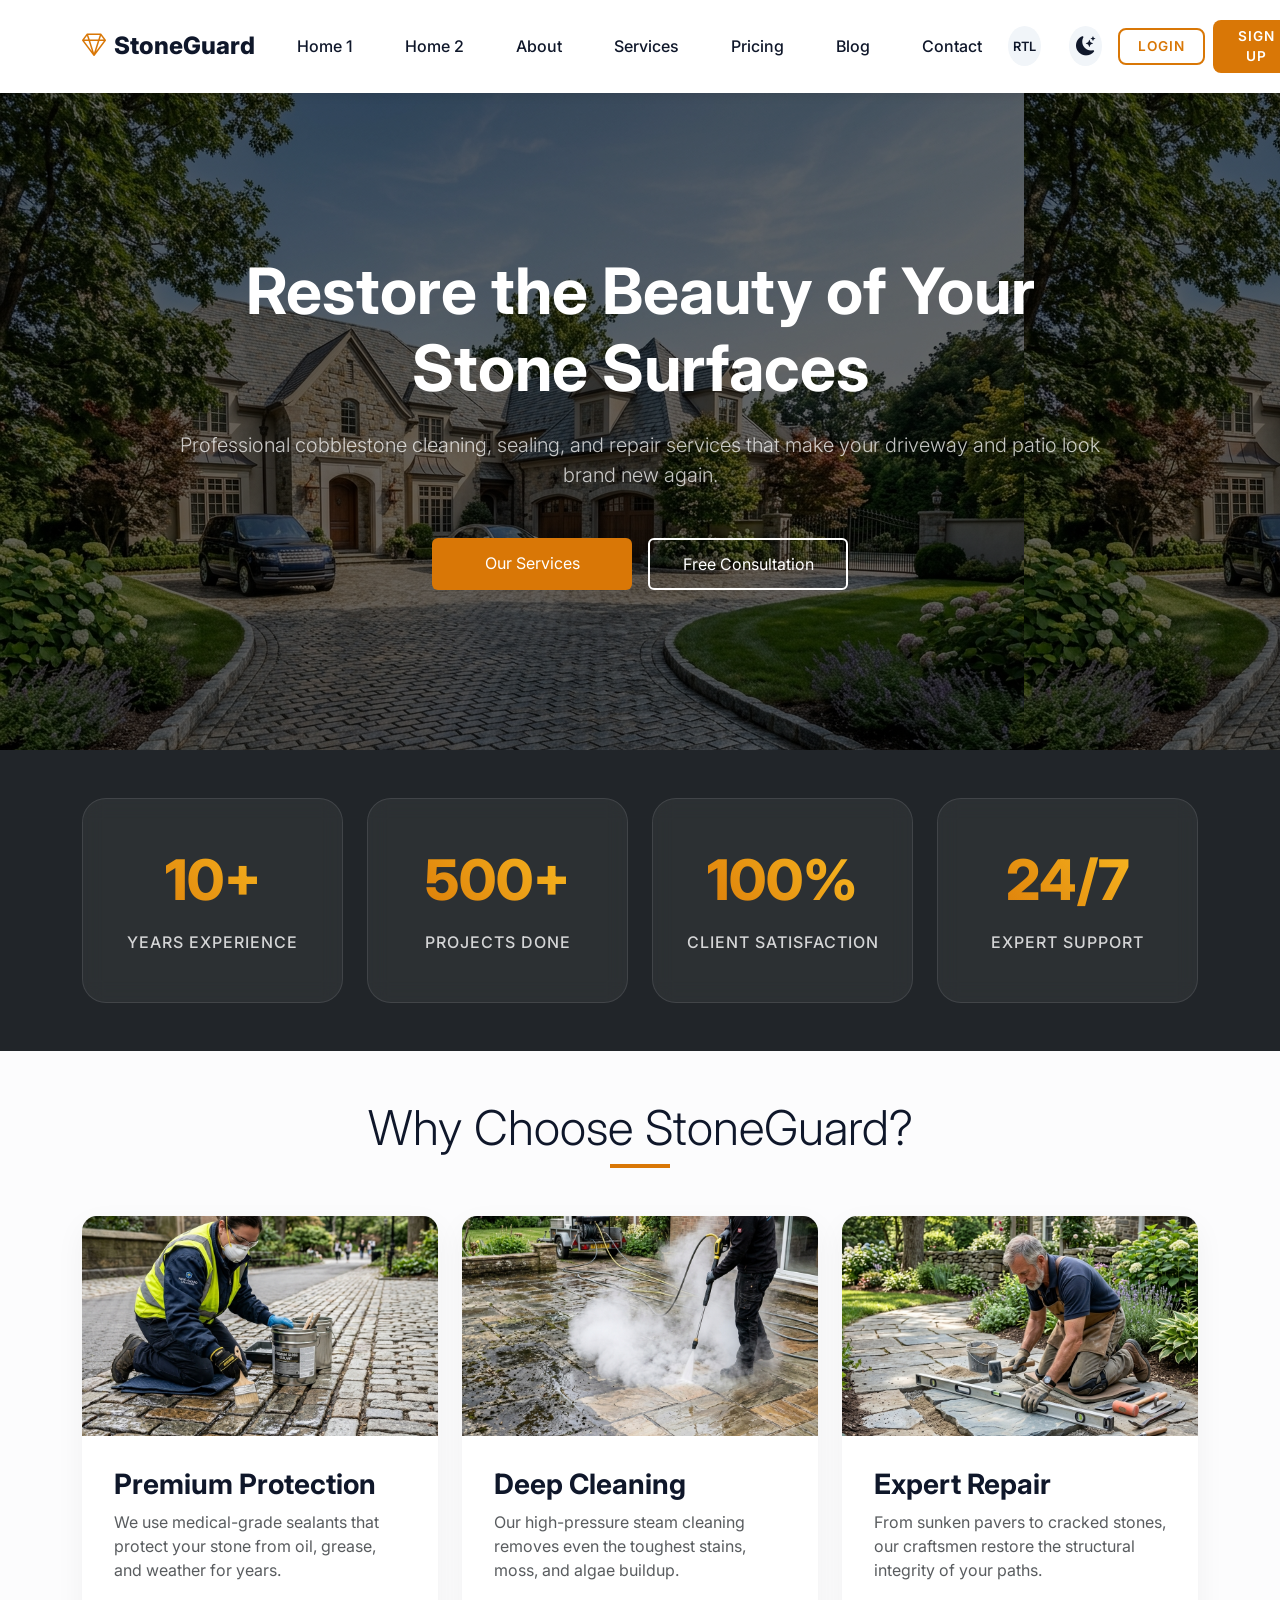
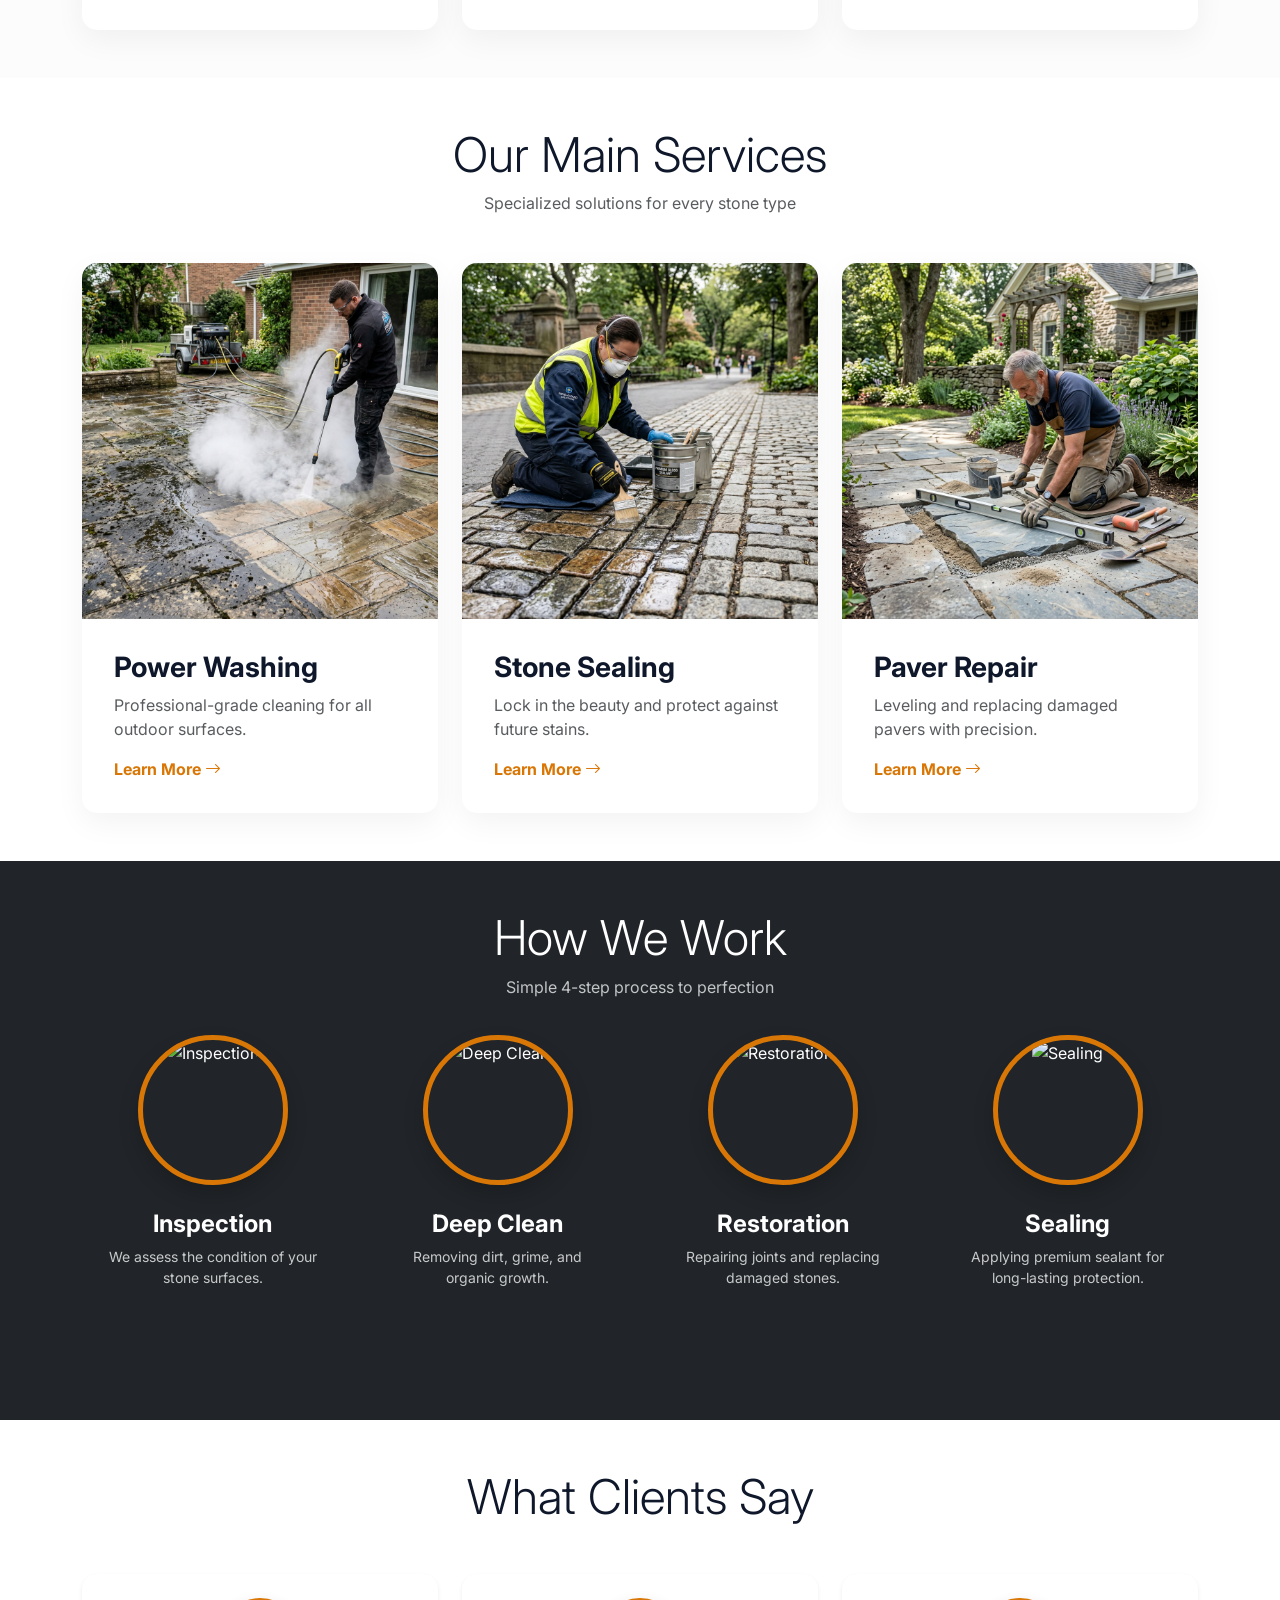
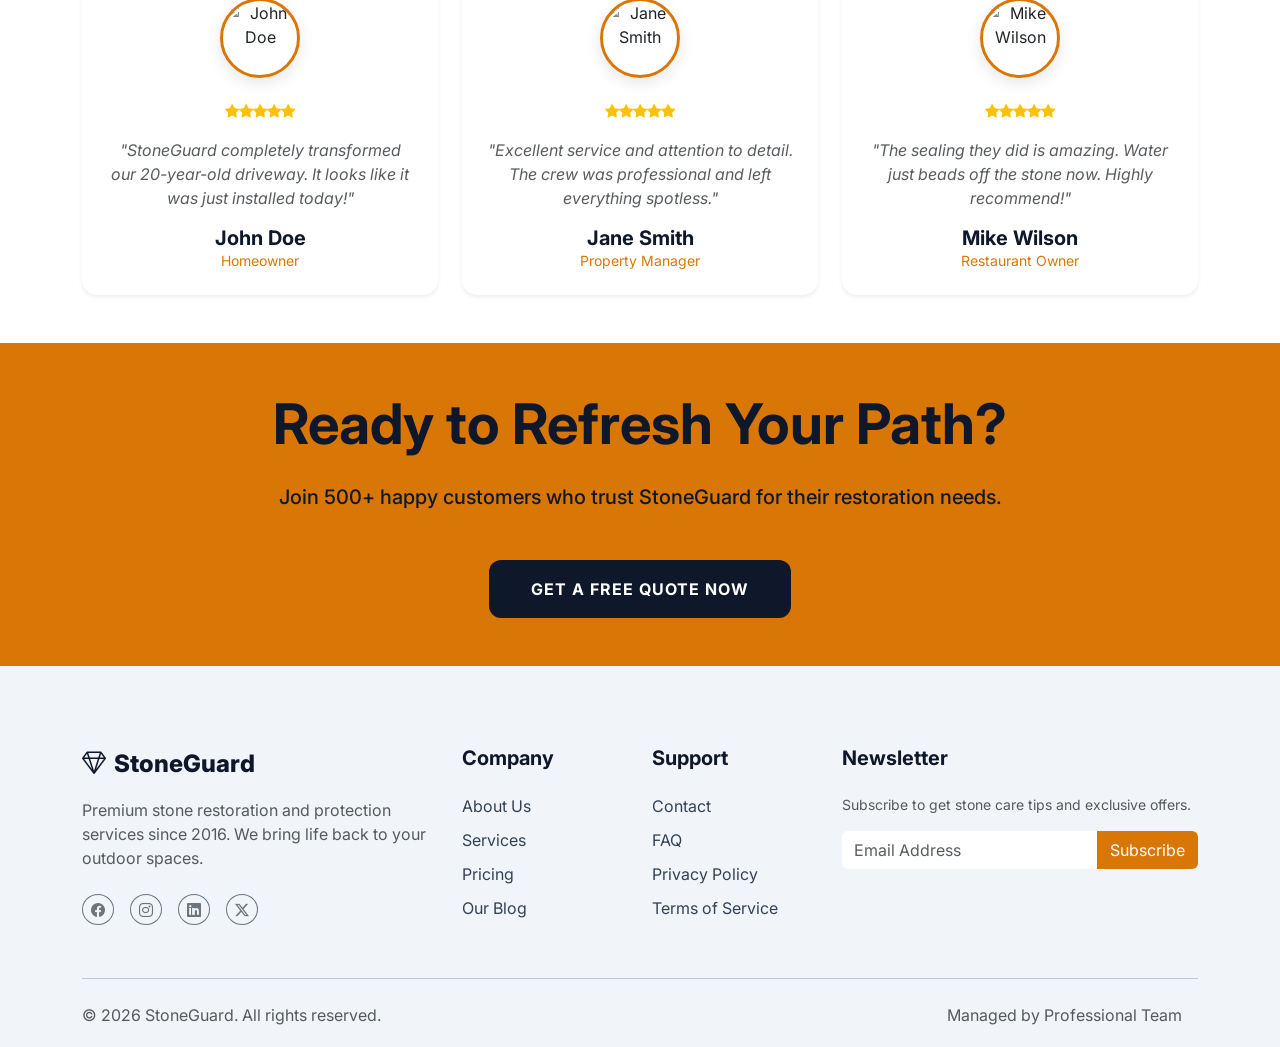
==== commit 7d3c53c6: "Fix mobile navigation: Move RTL and Theme toggles inside hamburger menu and ensure toggler is at top" ====
--- a/index.html
+++ b/index.html
@@ -12,6 +12,8 @@
     <link href="https://fonts.googleapis.com/css2?family=Inter:wght@400;500;600;700;800&display=swap" rel="stylesheet">
     <!-- Custom CSS -->
     <link rel="stylesheet" href="assets/css/style.css">
+    <!-- Favicon -->
+    <link rel="icon" type="image/svg+xml" href="assets/images/favicon.svg">
 </head>
 <body>
 
@@ -24,15 +26,15 @@
             </a>
             
             <div class="d-flex align-items-center order-lg-3">
-                <div class="rtl-toggle me-2" id="rtlToggle">RTL</div>
-                <div class="theme-toggle me-3" id="themeToggle">
-                    <i class="bi bi-moon-stars-fill"></i>
-                </div>
-                <div class="d-none d-lg-flex">
+                <div class="d-none d-lg-flex align-items-center">
+                    <div class="rtl-toggle me-2">RTL</div>
+                    <div class="theme-toggle me-3">
+                        <i class="bi bi-moon-stars-fill"></i>
+                    </div>
                     <a href="login.html" class="btn btn-outline-custom me-2 btn-custom">Login</a>
                     <a href="register.html" class="btn btn-primary-custom btn-custom">Sign Up</a>
                 </div>
-                <button class="navbar-toggler ms-2" type="button" data-bs-toggle="offcanvas" data-bs-target="#mobileMenu">
+                <button class="navbar-toggler" type="button" data-bs-toggle="offcanvas" data-bs-target="#mobileMenu">
                     <span class="navbar-toggler-icon"></span>
                 </button>
             </div>
@@ -70,9 +72,20 @@
                 <li class="nav-item"><a class="nav-link" href="blog.html">Blog</a></li>
                 <li class="nav-item"><a class="nav-link" href="contact.html">Contact</a></li>
             </ul>
-            <div class="d-grid gap-2">
+            <div class="d-grid gap-2 mb-4">
                 <a href="login.html" class="btn btn-outline-custom btn-custom">Login</a>
                 <a href="register.html" class="btn btn-primary-custom btn-custom">Sign Up</a>
+            </div>
+            <div class="mt-auto pt-4 border-top">
+                <div class="d-flex align-items-center justify-content-between">
+                    <span class="fw-bold">Settings</span>
+                    <div class="d-flex align-items-center">
+                        <div class="rtl-toggle me-3">RTL</div>
+                        <div class="theme-toggle">
+                            <i class="bi bi-moon-stars-fill"></i>
+                        </div>
+                    </div>
+                </div>
             </div>
         </div>
     </div>
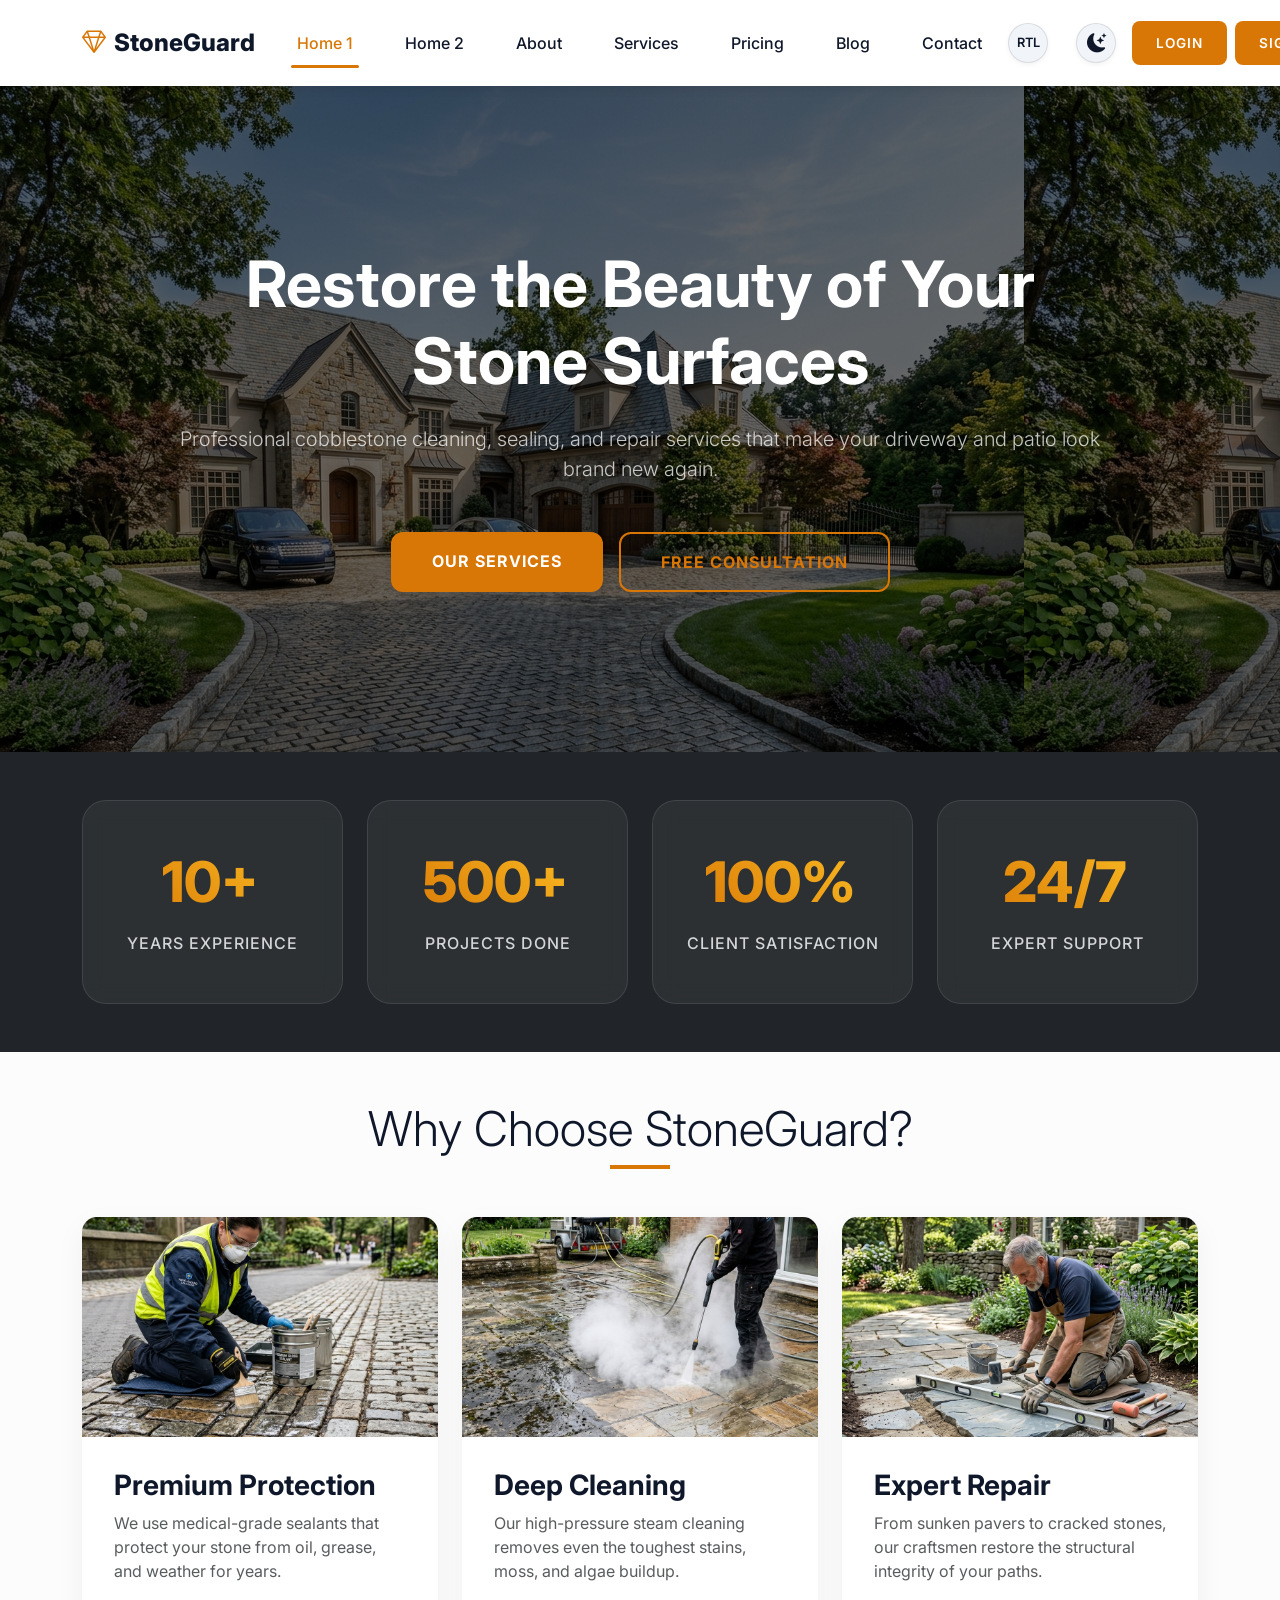
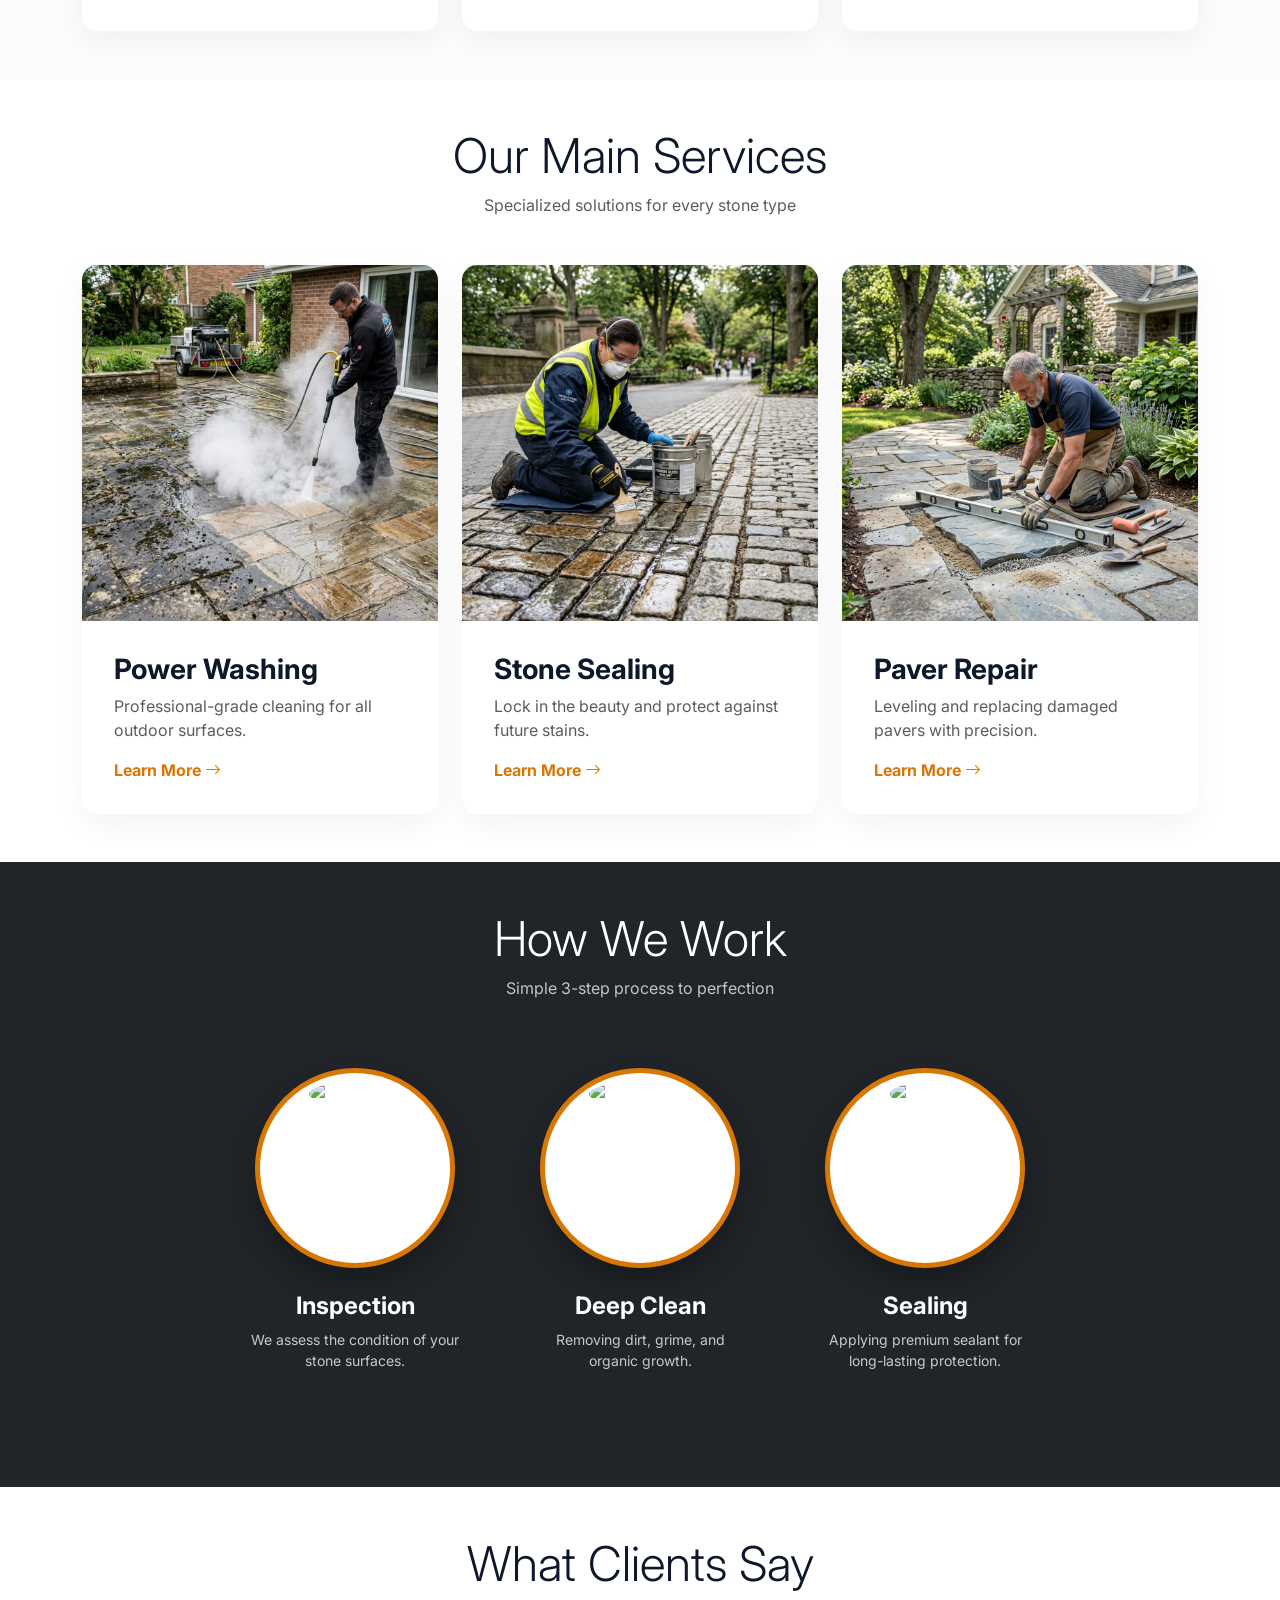
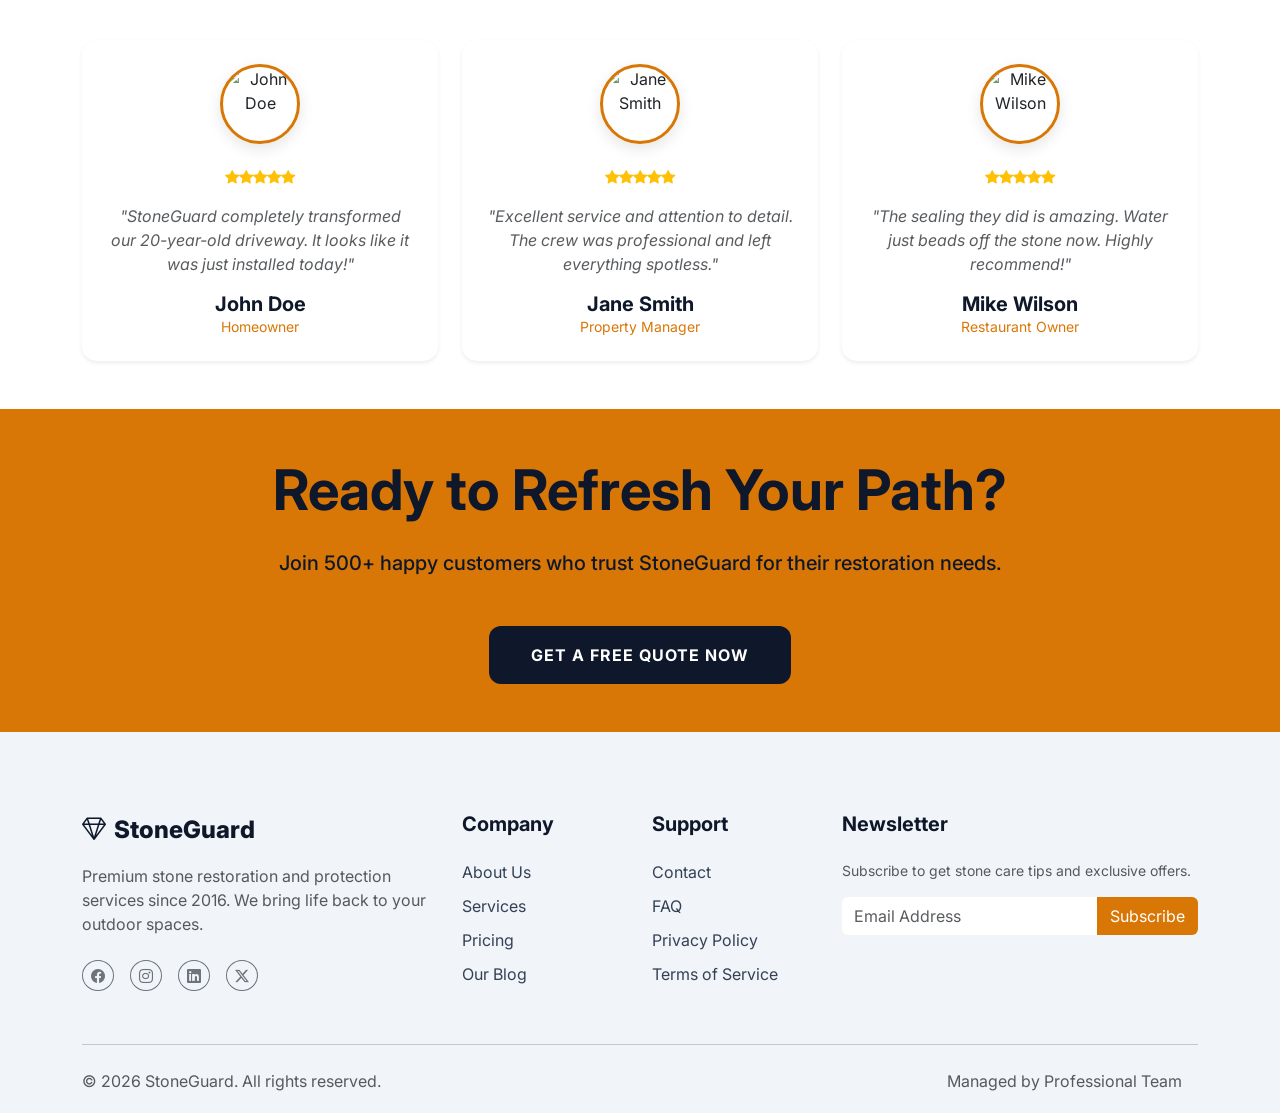
==== commit 9c433902: "Refine UI alignment for 1024px, add Transformation section, fix broken images, and improve dark mode" ====
--- a/index.html
+++ b/index.html
@@ -31,8 +31,8 @@
                     <div class="theme-toggle me-3">
                         <i class="bi bi-moon-stars-fill"></i>
                     </div>
-                    <a href="login.html" class="btn btn-outline-custom me-2 btn-custom">Login</a>
-                    <a href="register.html" class="btn btn-primary-custom btn-custom">Sign Up</a>
+                    <a href="login.html" class="btn btn-primary-custom me-2 btn-custom nav-btn">Login</a>
+                    <a href="register.html" class="btn btn-primary-custom btn-custom nav-btn">Sign Up</a>
                 </div>
                 <button class="navbar-toggler" type="button" data-bs-toggle="offcanvas" data-bs-target="#mobileMenu">
                     <span class="navbar-toggler-icon"></span>
@@ -64,7 +64,7 @@
         </div>
         <div class="offcanvas-body">
             <ul class="navbar-nav mb-4">
-                <li class="nav-item"><a class="nav-link" href="index.html">Home 1</a></li>
+                <li class="nav-item"><a class="nav-link active" href="index.html">Home 1</a></li>
                 <li class="nav-item"><a class="nav-link" href="home-2.html">Home 2</a></li>
                 <li class="nav-item"><a class="nav-link" href="about.html">About</a></li>
                 <li class="nav-item"><a class="nav-link" href="services.html">Services</a></li>
@@ -77,13 +77,10 @@
                 <a href="register.html" class="btn btn-primary-custom btn-custom">Sign Up</a>
             </div>
             <div class="mt-auto pt-4 border-top">
-                <div class="d-flex align-items-center justify-content-between">
-                    <span class="fw-bold">Settings</span>
-                    <div class="d-flex align-items-center">
-                        <div class="rtl-toggle me-3">RTL</div>
-                        <div class="theme-toggle">
-                            <i class="bi bi-moon-stars-fill"></i>
-                        </div>
+                <div class="d-flex align-items-center justify-content-center">
+                    <div class="rtl-toggle me-4">RTL</div>
+                    <div class="theme-toggle">
+                        <i class="bi bi-moon-stars-fill"></i>
                     </div>
                 </div>
             </div>
@@ -100,7 +97,7 @@
                         <p class="lead mb-5 opacity-75">Professional cobblestone cleaning, sealing, and repair services that make your driveway and patio look brand new again.</p>
                         <div class="d-flex flex-column flex-md-row justify-content-center gap-3">
                             <a href="services.html" class="btn btn-primary-custom btn-hero">Our Services</a>
-                            <a href="contact.html" class="btn btn-outline-light btn-hero">Free Consultation</a>
+                            <a href="contact.html" class="btn btn-outline-custom btn-hero">Free Consultation</a>
                         </div>
                     </div>
                 </div>
@@ -111,25 +108,25 @@
         <section class="py-5 bg-dark">
             <div class="container">
                 <div class="row g-4 text-center">
-                    <div class="col-md-3">
+                    <div class="col-sm-6 col-lg-3">
                         <div class="stat-card">
                             <h2>10+</h2>
                             <p>Years Experience</p>
                         </div>
                     </div>
-                    <div class="col-md-3">
+                    <div class="col-sm-6 col-lg-3">
                         <div class="stat-card">
                             <h2>500+</h2>
                             <p>Projects Done</p>
                         </div>
                     </div>
-                    <div class="col-md-3">
+                    <div class="col-sm-6 col-lg-3">
                         <div class="stat-card">
                             <h2>100%</h2>
                             <p>Client Satisfaction</p>
                         </div>
                     </div>
-                    <div class="col-md-3">
+                    <div class="col-sm-6 col-lg-3">
                         <div class="stat-card">
                             <h2>24/7</h2>
                             <p>Expert Support</p>
@@ -231,9 +228,10 @@
             <div class="container">
                 <div class="text-center mb-5">
                     <h2 class="display-5 text-white">How We Work</h2>
-                    <p class="text-light opacity-75">Simple 4-step process to perfection</p>
-                <div class="row g-4">
-                    <div class="col-md-3">
+                    <p class="text-light opacity-75">Simple 3-step process to perfection</p>
+                </div>
+                <div class="row g-4 text-center justify-content-center">
+                    <div class="col-sm-6 col-lg-3">
                         <div class="process-step">
                             <div class="process-img-wrapper">
                                 <img src="https://images.unsplash.com/photo-1534067783941-51c9c23ecefd?q=80&w=400&h=400&auto=format&fit=crop" alt="Inspection" class="rounded-circle">
@@ -243,31 +241,21 @@
                             <p class="small opacity-75">We assess the condition of your stone surfaces.</p>
                         </div>
                     </div>
-                    <div class="col-md-3">
+                    <div class="col-sm-6 col-lg-3">
                         <div class="process-step">
                             <div class="process-img-wrapper">
-                                <img src="https://images.unsplash.com/photo-1584622650111-993a426fbf0a?q=80&w=300&h=300&auto=format&fit=crop" alt="Deep Clean">
+                                <img src="https://images.unsplash.com/photo-1584622650111-993a426fbf0a?q=80&w=400&h=400&auto=format&fit=crop" alt="Deep Clean" class="rounded-circle">
                                 <div class="process-number">02</div>
                             </div>
                             <h4 class="text-white">Deep Clean</h4>
                             <p class="small opacity-75">Removing dirt, grime, and organic growth.</p>
                         </div>
                     </div>
-                    <div class="col-md-3">
+                    <div class="col-sm-6 col-lg-3">
                         <div class="process-step">
                             <div class="process-img-wrapper">
-                                <img src="https://images.unsplash.com/photo-1590059132212-f793b86d9124?q=80&w=300&h=300&auto=format&fit=crop" alt="Restoration">
+                                <img src="https://images.unsplash.com/photo-1517646287270-a5a9ca602e5c?q=80&w=400&h=400&auto=format&fit=crop" alt="Sealing" class="rounded-circle">
                                 <div class="process-number">03</div>
-                            </div>
-                            <h4 class="text-white">Restoration</h4>
-                            <p class="small opacity-75">Repairing joints and replacing damaged stones.</p>
-                        </div>
-                    </div>
-                    <div class="col-md-3">
-                        <div class="process-step">
-                            <div class="process-img-wrapper">
-                                <img src="https://images.unsplash.com/photo-1517646287270-a5a9ca602e5c?q=80&w=300&h=300&auto=format&fit=crop" alt="Sealing">
-                                <div class="process-number">04</div>
                             </div>
                             <h4 class="text-white">Sealing</h4>
                             <p class="small opacity-75">Applying premium sealant for long-lasting protection.</p>
--- a/assets/css/style.css
+++ b/assets/css/style.css
@@ -48,19 +48,28 @@
 
 /* Buttons */
 .btn-custom {
-    padding: 12px 30px;
+    padding: 15px 30px !important;
     border-radius: 8px;
-    font-weight: 600;
-    transition: var(--transition);
-    border: none;
+    font-weight: 700;
+    transition: var(--transition);
+    border: 2px solid transparent !important;
     text-transform: uppercase;
     letter-spacing: 1px;
-    font-size: 0.9rem;
+    font-size: 0.95rem;
+    display: flex;
+    align-items: center;
+    justify-content: center;
+    width: 100% !important;
+    min-height: 56px;
 }
 
 .btn-primary-custom {
     background-color: var(--secondary-color);
     color: white;
+}
+
+.bg-primary-custom {
+    background-color: var(--primary-color) !important;
 }
 
 .btn-primary-custom:hover {
@@ -87,10 +96,14 @@
     color: white !important;
 }
 
-.btn-outline-light:hover {
-    background-color: white !important;
-    color: var(--primary-color) !important;
-    transform: translateY(-2px);
+.nav-btn {
+    padding: 10px 22px !important;
+    min-height: 44px !important;
+    font-size: 0.85rem !important;
+    white-space: nowrap !important;
+    display: inline-flex !important;
+    align-items: center;
+    justify-content: center;
 }
 
 /* Navbar */
@@ -99,6 +112,24 @@
     background-color: var(--bg-light);
     box-shadow: 0 2px 10px rgba(0,0,0,0.1);
 }
+.btn-hero {
+    padding: 16px 40px !important;
+    font-weight: 700 !important;
+    text-transform: uppercase;
+    letter-spacing: 1px;
+    border-radius: 12px !important;
+    transition: all 0.4s cubic-bezier(0.175, 0.885, 0.32, 1.275) !important;
+    box-shadow: 0 4px 10px rgba(0,0,0,0.1);
+}
+
+.btn-hero:hover {
+    transform: translateY(-8px) scale(1.05) !important;
+    box-shadow: 0 15px 35px rgba(0,0,0,0.3) !important;
+}
+
+[data-bs-theme="dark"] .btn-hero:hover {
+    box-shadow: 0 15px 35px rgba(217, 119, 6, 0.2) !important;
+}
 
 .navbar-brand {
     font-weight: 800;
@@ -118,6 +149,91 @@
 
 .nav-link:hover {
     color: var(--secondary-color) !important;
+}
+
+.nav-link.active {
+    color: var(--secondary-color) !important;
+    position: relative;
+}
+
+@media (min-width: 992px) {
+    .nav-link.active::after {
+        content: '';
+        position: absolute;
+        bottom: -5px;
+        left: 10px;
+        right: 10px;
+        height: 3px;
+        background-color: var(--secondary-color);
+        border-radius: 10px;
+    }
+}
+
+/* 1024px Optimization */
+@media (min-width: 992px) and (max-width: 1199.98px) {
+    .container {
+        max-width: 100% !important;
+        padding-left: 20px !important;
+        padding-right: 20px !important;
+    }
+    .nav-link {
+        margin: 0 2px !important;
+        padding: 0.5rem 0.3rem !important;
+        font-size: 0.8rem;
+    }
+    .navbar-brand {
+        font-size: 1.1rem;
+        margin-right: 0.5rem;
+    }
+    .nav-btn {
+        padding: 6px 10px !important;
+        font-size: 0.75rem !important;
+        min-height: 34px !important;
+        min-width: 80px !important;
+    }
+    .rtl-toggle, .theme-toggle {
+        width: 32px !important;
+        height: 32px !important;
+        margin-right: 4px !important;
+        font-size: 0.6rem;
+    }
+    .hero-section h1 {
+        font-size: 2.8rem;
+    }
+    .navbar {
+        padding: 10px 0 !important;
+    }
+}
+.rtl-toggle, .theme-toggle {
+    width: 40px !important;
+    height: 40px !important;
+    border-radius: 50% !important;
+    display: flex;
+    align-items: center;
+    justify-content: center;
+    cursor: pointer;
+    background-color: var(--bg-light);
+    color: var(--primary-color);
+    transition: var(--transition);
+    font-size: 0.75rem;
+    font-weight: 800;
+    border: 1px solid rgba(0,0,0,0.1) !important;
+    flex-shrink: 0;
+    box-shadow: 0 2px 5px rgba(0,0,0,0.05);
+}
+
+.rtl-toggle:hover, .theme-toggle:hover {
+    background-color: var(--secondary-color);
+    color: white;
+    transform: scale(1.1);
+    box-shadow: 0 4px 10px rgba(0,0,0,0.15);
+    border-color: var(--secondary-color) !important;
+}
+
+[data-bs-theme="dark"] .rtl-toggle, 
+[data-bs-theme="dark"] .theme-toggle {
+    background-color: rgba(255,255,255,0.05);
+    border-color: rgba(255,255,255,0.2) !important;
 }
 
 /* Hero Section */
@@ -193,6 +309,7 @@
     background: linear-gradient(45deg, var(--secondary-color), #fbbf24);
     -webkit-background-clip: text;
     -webkit-text-fill-color: transparent;
+    padding-right: 5px; /* Prevent clipping of italic/wide characters */
 }
 
 .stat-card p {
@@ -204,6 +321,27 @@
     letter-spacing: 1px;
 }
 
+@media (max-width: 1199.98px) {
+    .stat-card h2 {
+        font-size: 2.8rem;
+    }
+}
+
+@media (max-width: 991.98px) {
+    .stat-card {
+        padding: 2rem 1.5rem;
+    }
+    .stat-card h2 {
+        font-size: 2.5rem;
+    }
+}
+
+@media (max-width: 575.98px) {
+    .stat-card h2 {
+        font-size: 2.2rem;
+    }
+}
+
 /* Cards */
 .card {
     border: none;
@@ -239,6 +377,13 @@
 
 .card-body {
     padding: 2rem !important;
+    display: flex;
+    flex-direction: column;
+    flex-grow: 1;
+}
+
+.card-body a {
+    margin-top: auto;
 }
 
 /* Process Section */
@@ -249,15 +394,29 @@
 }
 
 .process-img-wrapper {
-    width: 150px;
-    height: 150px;
-    margin: 0 auto 25px;
+    width: 220px;
+    height: 220px;
+    margin: 0 auto 30px;
     border-radius: 50%;
     overflow: hidden;
-    border: 5px solid var(--secondary-color);
+    border: 6px solid var(--secondary-color);
     position: relative;
     transition: var(--transition);
-    box-shadow: 0 10px 20px rgba(0,0,0,0.2);
+    box-shadow: 0 15px 30px rgba(0,0,0,0.3);
+}
+
+@media (max-width: 1199.98px) {
+    .process-img-wrapper {
+        width: 180px;
+        height: 180px;
+    }
+}
+
+@media (max-width: 991.98px) {
+    .process-img-wrapper {
+        width: 160px;
+        height: 160px;
+    }
 }
 
 .process-img-wrapper img {
@@ -491,6 +650,9 @@
     background-color: rgba(255, 255, 255, 0.05);
     border: 1px solid rgba(255, 255, 255, 0.1);
     border-radius: 20px;
+    height: 100%;
+    display: flex;
+    flex-direction: column;
 }
 
 .solution-card-img-wrapper {
@@ -519,6 +681,9 @@
 
 .solution-card-body {
     padding: 1.5rem;
+    flex-grow: 1;
+    display: flex;
+    flex-direction: column;
 }
 
 .solution-card h3 {
@@ -615,3 +780,236 @@
 .team-card:hover img {
     transform: scale(1.1);
 }
+/* Pricing Section Fixes */
+.pricing-card {
+    height: 100%;
+    display: flex;
+    flex-direction: column;
+    padding: 3rem 2rem !important;
+    position: relative;
+    transition: var(--transition);
+    border: 1px solid rgba(0,0,0,0.05) !important;
+    background-color: var(--card-bg) !important;
+    overflow: visible !important; /* Critical fix for badge visibility */
+}
+
+[data-bs-theme="dark"] .pricing-card {
+    background-color: #1e293b !important;
+    border-color: rgba(255,255,255,0.1) !important;
+}
+
+.pricing-card-highlighted {
+    background-color: #0f172a !important;
+    border-color: var(--secondary-color) !important;
+    transform: translateY(-5px); /* Reduced translate to help with clipping */
+    box-shadow: 0 20px 40px rgba(0,0,0,0.2) !important;
+    overflow: visible !important;
+}
+
+[data-bs-theme="dark"] .pricing-card-highlighted {
+    background-color: #0f172a !important; /* Keep it dark for contrast */
+}
+
+.pricing-card-highlighted h4, 
+.pricing-card-highlighted h2, 
+.pricing-card-highlighted li,
+.pricing-card-highlighted p {
+    color: white !important;
+}
+
+.badge-popular {
+    position: absolute;
+    top: 0;
+    left: 50%;
+    transform: translate(-50%, -50%);
+    background-color: var(--secondary-color);
+    color: white;
+    padding: 8px 25px;
+    border-radius: 50px;
+    font-weight: 800;
+    font-size: 0.85rem;
+    letter-spacing: 1.5px;
+    box-shadow: 0 10px 20px rgba(217, 119, 6, 0.5);
+    z-index: 100;
+    white-space: nowrap;
+}
+.faq-section {
+    background-color: var(--bg-light);
+    color: var(--text-color);
+}
+
+.faq-section h2 {
+    color: var(--primary-color);
+}
+
+.faq-section .text-muted {
+    color: var(--text-color) !important;
+    opacity: 0.75;
+}
+
+.accordion-button:not(.collapsed) {
+    background-color: rgba(217, 119, 6, 0.1);
+    color: var(--secondary-color) !important;
+}
+
+.accordion-button {
+    color: var(--primary-color) !important;
+}
+
+[data-bs-theme="dark"] .accordion-button {
+    color: var(--primary-color) !important; /* var(--primary-color) is light in dark theme */
+}
+
+.accordion-item {
+    border-color: rgba(0,0,0,0.1) !important;
+}
+
+[data-bs-theme="dark"] .accordion-item {
+    border-color: rgba(255,255,255,0.1) !important;
+}
+
+/* Blog Uniformity Fixes */
+.blog-card {
+    height: 100%;
+    display: flex;
+    flex-direction: column;
+    transition: var(--transition);
+}
+
+.blog-card-img {
+    height: 250px;
+    object-fit: cover;
+    width: 100%;
+}
+
+.blog-card-body {
+    display: flex;
+    flex-direction: column;
+    flex-grow: 1;
+    padding: 1.5rem !important;
+}
+
+.blog-card-title {
+    font-size: 1.25rem;
+    font-weight: 700;
+    margin-bottom: 0.75rem;
+    min-height: 3.5rem;
+    display: -webkit-box;
+    -webkit-line-clamp: 2;
+    -webkit-box-orient: vertical;
+    overflow: hidden;
+}
+
+.blog-card-text {
+    color: var(--text-muted);
+    font-size: 0.9rem;
+    margin-bottom: 1.5rem;
+    flex-grow: 1;
+}
+
+.blog-read-more {
+    font-weight: 700;
+    color: var(--secondary-color) !important;
+    text-decoration: none;
+    margin-top: auto;
+    font-size: 0.9rem;
+    text-transform: uppercase;
+    letter-spacing: 0.5px;
+}
+
+/* Auth Page Theme Contrast Fixes */
+.input-group-text {
+    background-color: var(--bg-light) !important;
+    border-color: rgba(0,0,0,0.1) !important;
+    color: var(--primary-color) !important;
+}
+
+[data-bs-theme="dark"] .input-group-text {
+    background-color: rgba(255,255,255,0.05) !important;
+    border-color: rgba(255,255,255,0.1) !important;
+}
+
+.social-btn {
+    background-color: var(--bg-light) !important;
+    border: 1px solid rgba(0,0,0,0.1) !important;
+    color: var(--primary-color) !important;
+    transition: var(--transition);
+    display: flex;
+    align-items: center;
+    justify-content: center;
+    padding: 10px 15px;
+    border-radius: 12px;
+    text-decoration: none;
+    font-weight: 600;
+}
+
+.social-btn:hover {
+    background-color: var(--tertiary-color) !important;
+    border-color: var(--secondary-color) !important;
+    transform: translateY(-2px);
+}
+
+[data-bs-theme="dark"] .social-btn {
+    background-color: rgba(255,255,255,0.05) !important;
+    border-color: rgba(255,255,255,0.1) !important;
+}
+
+.auth-card {
+    background-color: var(--bg-light) !important;
+    border: 1px solid rgba(0,0,0,0.05) !important;
+}
+
+[data-bs-theme="dark"] .auth-card {
+    background-color: #1e293b !important;
+    border-color: rgba(255,255,255,0.1) !important;
+}
+
+/* Process Section Styles */
+.process-step {
+    position: relative;
+    margin-bottom: 2rem;
+}
+
+.process-img-wrapper {
+    width: 200px;
+    height: 200px;
+    margin: 0 auto 1.5rem;
+    position: relative;
+    border-radius: 50% !important;
+    border: 5px solid var(--secondary-color);
+    padding: 8px;
+    transition: var(--transition);
+    background-color: var(--bg-light);
+    overflow: visible !important;
+}
+
+.process-img-wrapper img {
+    width: 100%;
+    height: 100%;
+    object-fit: cover;
+    border-radius: 50% !important;
+}
+
+.process-img-wrapper:hover {
+    transform: translateY(-10px) scale(1.05);
+    box-shadow: 0 15px 35px rgba(0,0,0,0.3);
+}
+
+.process-number {
+    position: absolute;
+    bottom: 5px;
+    right: 5px;
+    width: 45px;
+    height: 45px;
+    background-color: var(--secondary-color);
+    color: white;
+    border-radius: 50%;
+    display: flex;
+    align-items: center;
+    justify-content: center;
+    font-weight: 800;
+    font-size: 1.2rem;
+    box-shadow: 0 5px 15px rgba(0,0,0,0.3);
+    z-index: 5;
+    border: 3px solid #1e293b;
+}
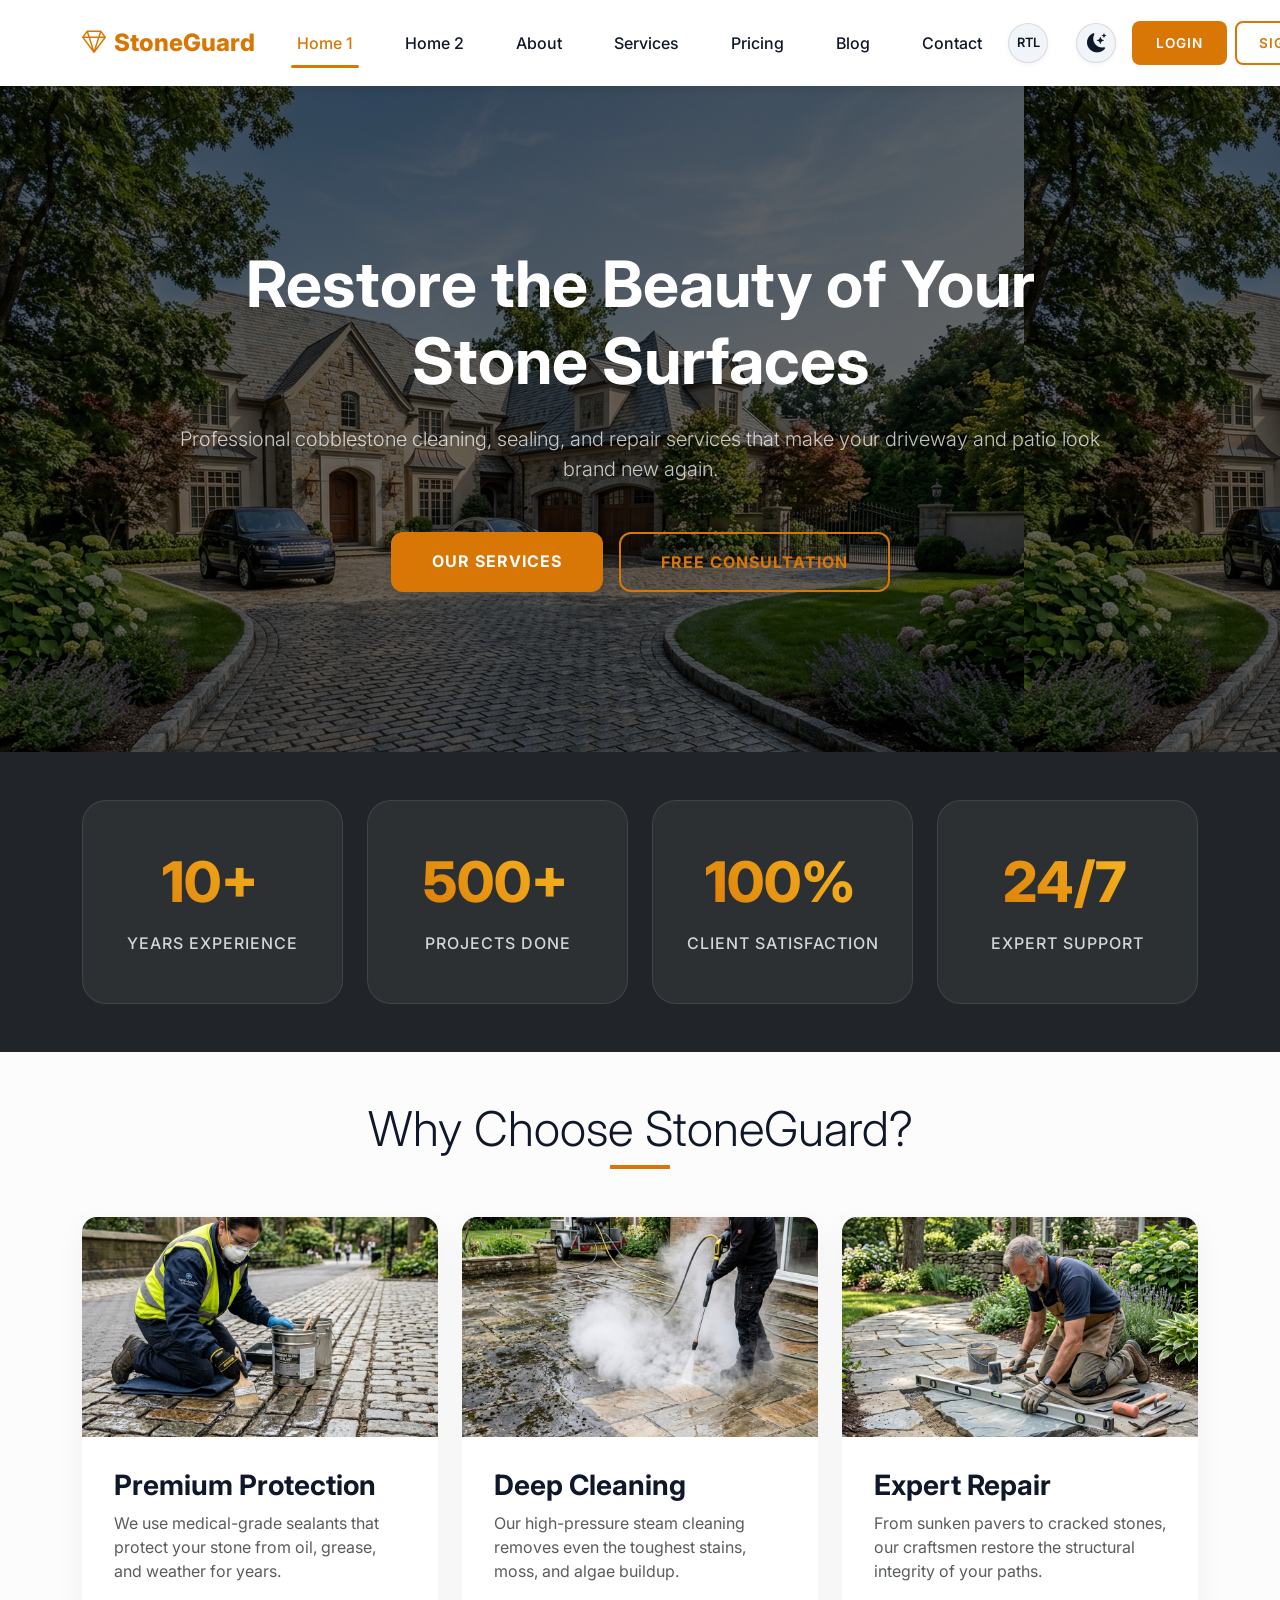
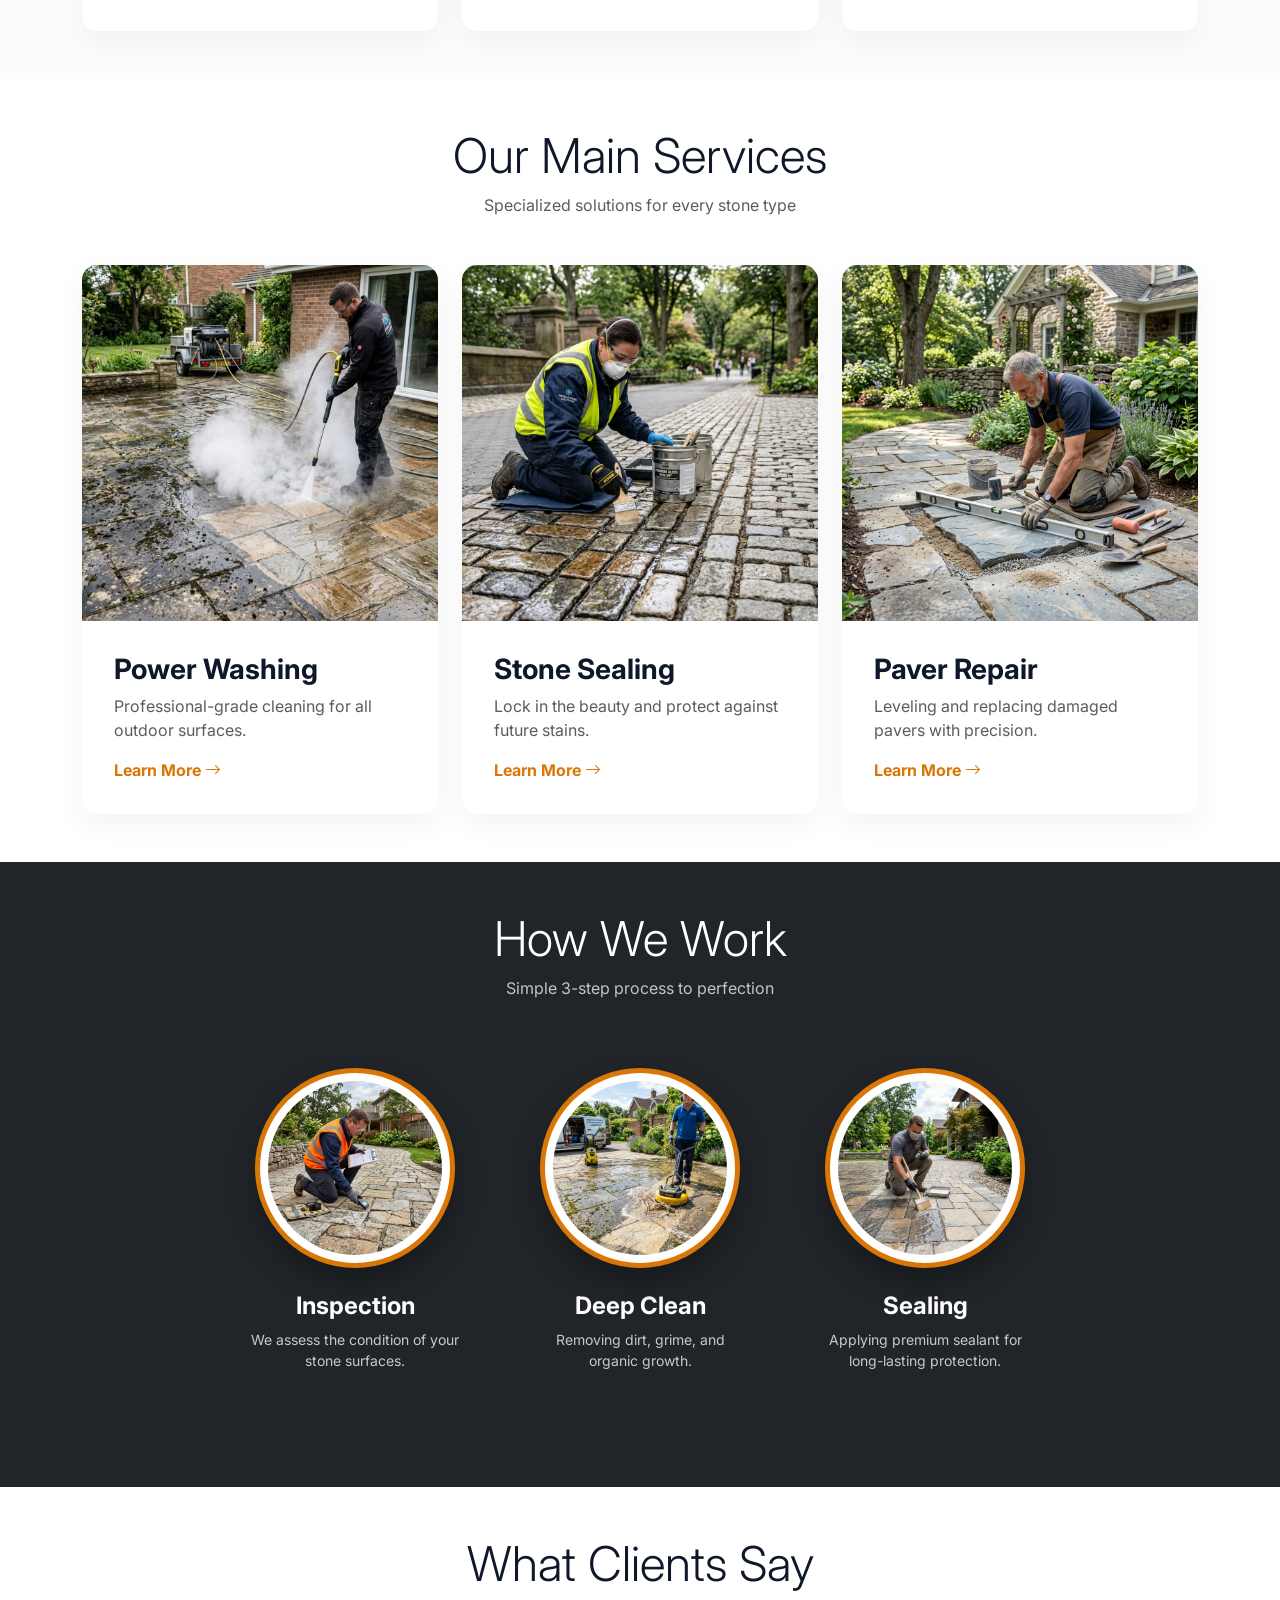
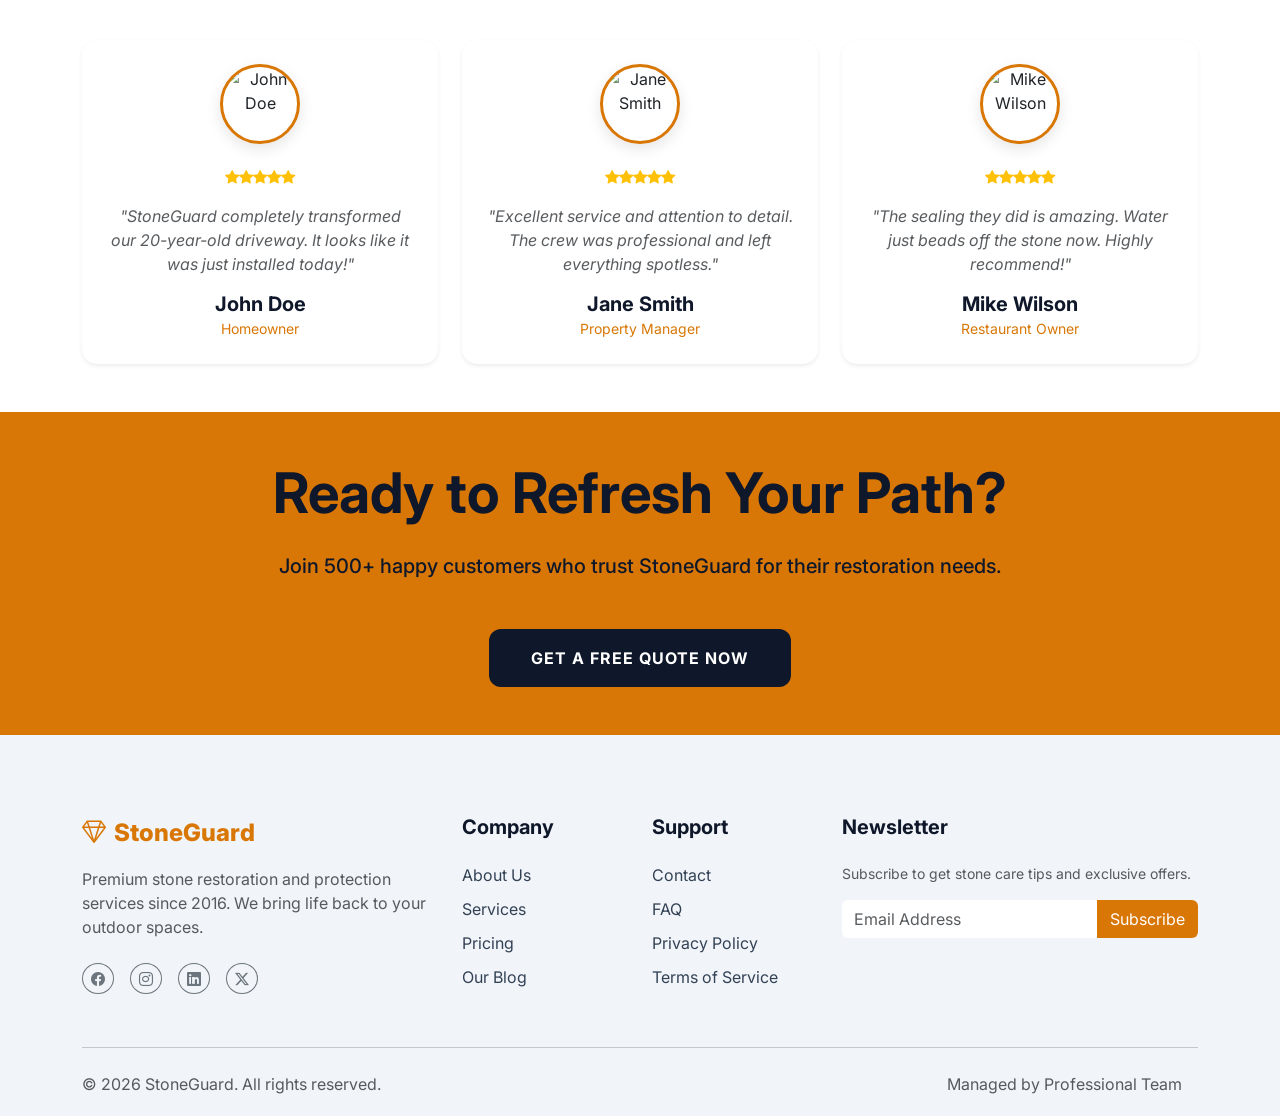
==== commit f62c5f78: "final commit" ====
--- a/index.html
+++ b/index.html
@@ -32,7 +32,7 @@
                         <i class="bi bi-moon-stars-fill"></i>
                     </div>
                     <a href="login.html" class="btn btn-primary-custom me-2 btn-custom nav-btn">Login</a>
-                    <a href="register.html" class="btn btn-primary-custom btn-custom nav-btn">Sign Up</a>
+                    <a href="register.html" class="btn btn-outline-custom btn-custom nav-btn">Sign Up</a>
                 </div>
                 <button class="navbar-toggler" type="button" data-bs-toggle="offcanvas" data-bs-target="#mobileMenu">
                     <span class="navbar-toggler-icon"></span>
@@ -74,7 +74,7 @@
             </ul>
             <div class="d-grid gap-2 mb-4">
                 <a href="login.html" class="btn btn-outline-custom btn-custom">Login</a>
-                <a href="register.html" class="btn btn-primary-custom btn-custom">Sign Up</a>
+                <a href="register.html" class="btn btn-outline-custom btn-custom">Sign Up</a>
             </div>
             <div class="mt-auto pt-4 border-top">
                 <div class="d-flex align-items-center justify-content-center">
@@ -234,7 +234,7 @@
                     <div class="col-sm-6 col-lg-3">
                         <div class="process-step">
                             <div class="process-img-wrapper">
-                                <img src="https://images.unsplash.com/photo-1534067783941-51c9c23ecefd?q=80&w=400&h=400&auto=format&fit=crop" alt="Inspection" class="rounded-circle">
+                                <img src="assets/images/process_inspection.png" alt="Inspection" class="rounded-circle">
                                 <div class="process-number">01</div>
                             </div>
                             <h4 class="text-white">Inspection</h4>
@@ -244,7 +244,7 @@
                     <div class="col-sm-6 col-lg-3">
                         <div class="process-step">
                             <div class="process-img-wrapper">
-                                <img src="https://images.unsplash.com/photo-1584622650111-993a426fbf0a?q=80&w=400&h=400&auto=format&fit=crop" alt="Deep Clean" class="rounded-circle">
+                                <img src="assets/images/process_clean.png" alt="Deep Clean" class="rounded-circle">
                                 <div class="process-number">02</div>
                             </div>
                             <h4 class="text-white">Deep Clean</h4>
@@ -254,7 +254,7 @@
                     <div class="col-sm-6 col-lg-3">
                         <div class="process-step">
                             <div class="process-img-wrapper">
-                                <img src="https://images.unsplash.com/photo-1517646287270-a5a9ca602e5c?q=80&w=400&h=400&auto=format&fit=crop" alt="Sealing" class="rounded-circle">
+                                <img src="assets/images/process_seal.png" alt="Sealing" class="rounded-circle">
                                 <div class="process-number">03</div>
                             </div>
                             <h4 class="text-white">Sealing</h4>
@@ -279,8 +279,10 @@
                                 <i class="bi bi-star-fill"></i><i class="bi bi-star-fill"></i><i class="bi bi-star-fill"></i><i class="bi bi-star-fill"></i><i class="bi bi-star-fill"></i>
                             </div>
                             <p class="fst-italic text-muted">"StoneGuard completely transformed our 20-year-old driveway. It looks like it was just installed today!"</p>
-                            <h5 class="mb-0">John Doe</h5>
-                            <small class="text-secondary-color">Homeowner</small>
+                            <div class="mt-auto">
+                                <h5 class="mb-0">John Doe</h5>
+                                <small class="text-secondary-color">Homeowner</small>
+                            </div>
                         </div>
                     </div>
                     <div class="col-md-4">
@@ -290,8 +292,10 @@
                                 <i class="bi bi-star-fill"></i><i class="bi bi-star-fill"></i><i class="bi bi-star-fill"></i><i class="bi bi-star-fill"></i><i class="bi bi-star-fill"></i>
                             </div>
                             <p class="fst-italic text-muted">"Excellent service and attention to detail. The crew was professional and left everything spotless."</p>
-                            <h5 class="mb-0">Jane Smith</h5>
-                            <small class="text-secondary-color">Property Manager</small>
+                            <div class="mt-auto">
+                                <h5 class="mb-0">Jane Smith</h5>
+                                <small class="text-secondary-color">Property Manager</small>
+                            </div>
                         </div>
                     </div>
                     <div class="col-md-4">
@@ -301,8 +305,10 @@
                                 <i class="bi bi-star-fill"></i><i class="bi bi-star-fill"></i><i class="bi bi-star-fill"></i><i class="bi bi-star-fill"></i><i class="bi bi-star-fill"></i>
                             </div>
                             <p class="fst-italic text-muted">"The sealing they did is amazing. Water just beads off the stone now. Highly recommend!"</p>
-                            <h5 class="mb-0">Mike Wilson</h5>
-                            <small class="text-secondary-color">Restaurant Owner</small>
+                            <div class="mt-auto">
+                                <h5 class="mb-0">Mike Wilson</h5>
+                                <small class="text-secondary-color">Restaurant Owner</small>
+                            </div>
                         </div>
                     </div>
                 </div>
--- a/assets/css/style.css
+++ b/assets/css/style.css
@@ -12,10 +12,40 @@
 [data-bs-theme="dark"] {
     --primary-color: #f1f5f9;
     --secondary-color: #fbbf24;
-    --tertiary-color: #1e293b;
+    --tertiary-color: #1a1d20;
     --text-color: #cbd5e1;
-    --bg-light: #0f172a;
-    --card-bg: #1e293b;
+    --bg-light: #000000;
+    --card-bg: #121212;
+    
+    --bs-body-bg: #000000;
+    --bs-body-bg-rgb: 0, 0, 0;
+    --bs-dark: #1a1d20;
+    --bs-dark-rgb: 26, 29, 32;
+    --bs-light-bg-subtle: #1a1d20;
+    --bs-secondary-bg: #1a1d20;
+    --bs-tertiary-bg: #1a1d20;
+}
+
+[data-bs-theme="dark"] body {
+    background-color: #000000 !important;
+}
+
+[data-bs-theme="dark"] .bg-light,
+[data-bs-theme="dark"] .bg-light-subtle,
+[data-bs-theme="dark"] .bg-dark,
+[data-bs-theme="dark"] .bg-tertiary,
+[data-bs-theme="dark"] .bg-secondary-color,
+[data-bs-theme="dark"] .footer {
+    background-color: var(--tertiary-color) !important;
+}
+
+[data-bs-theme="dark"] .bg-white {
+    background-color: var(--card-bg) !important;
+    color: var(--text-color) !important;
+}
+
+[data-bs-theme="dark"] .card {
+    background-color: var(--card-bg) !important;
 }
 
 html, body {
@@ -80,7 +110,7 @@
 }
 
 .btn-outline-custom {
-    border: 2px solid var(--secondary-color);
+    border: 2px solid var(--secondary-color) !important;
     color: var(--secondary-color);
     background: transparent;
 }
@@ -134,11 +164,11 @@
 .navbar-brand {
     font-weight: 800;
     font-size: 1.5rem;
-    color: var(--primary-color) !important;
-}
-
-.navbar-brand i {
-    color: var(--secondary-color);
+    color: #d97706 !important;
+}
+
+.navbar-brand i, .footer-logo i {
+    color: #d97706 !important;
 }
 
 .nav-link {
@@ -469,7 +499,7 @@
 .footer-logo {
     font-weight: 800;
     font-size: 1.5rem;
-    color: var(--primary-color);
+    color: #d97706 !important;
 }
 
 .footer-link {
@@ -1013,3 +1043,52 @@
     z-index: 5;
     border: 3px solid #1e293b;
 }
+
+/* -----------------------------------------
+   RTL Mode Custom Overrides (System-Wide)
+----------------------------------------- */
+
+/* Navigation & Toggles */
+[dir="rtl"] .navbar-brand {
+    margin-right: 0 !important;
+    margin-left: 0.5rem !important;
+}
+
+[dir="rtl"] .rtl-toggle, 
+[dir="rtl"] .theme-toggle {
+    margin-right: 0 !important;
+    margin-left: 4px !important;
+}
+
+/* Floating Elements */
+[dir="rtl"] #backToTop {
+    right: auto !important;
+    left: 30px !important;
+}
+
+[dir="rtl"] .process-number {
+    right: auto !important;
+    left: 5px !important;
+}
+
+/* Dashboard Layout */
+[dir="rtl"] .sidebar {
+    left: auto !important;
+    right: 0 !important;
+    border-right: none !important;
+    border-left: 1px solid rgba(0,0,0,0.1);
+}
+
+[dir="rtl"] .main-content {
+    margin-left: 0 !important;
+    margin-right: 280px !important;
+}
+
+/* Text Alignment Fixes for absolute positioning or custom classes */
+[dir="rtl"] .text-left-custom {
+    text-align: right !important;
+}
+
+[dir="rtl"] .text-right-custom {
+    text-align: left !important;
+}
